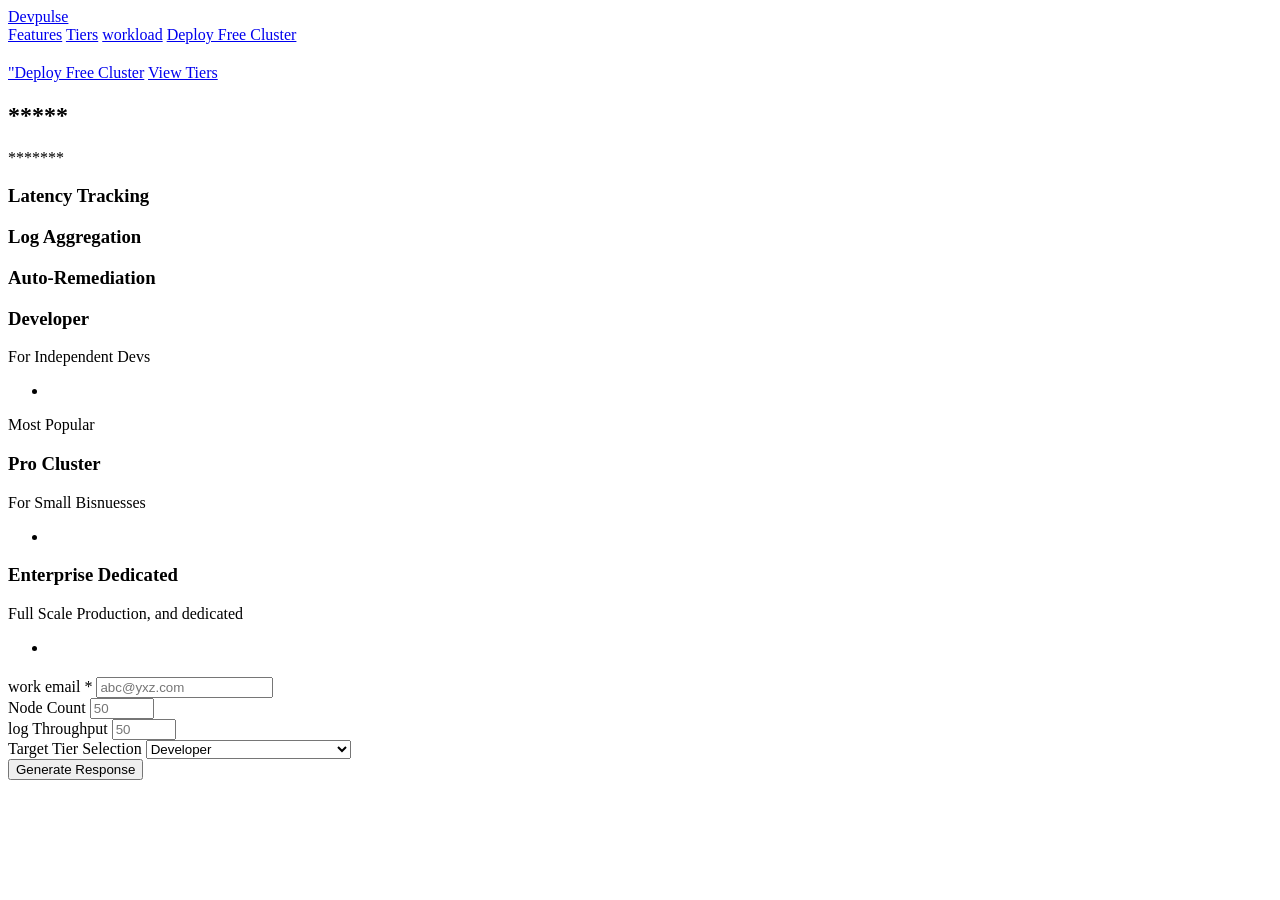
==== Index.html @ 2050d4f6 "Added Form Section Updated Index.html to include the form section" ====
<!DOCTYPE html>
<html lang="en">
    <head>
        <meta charset="UTF-8"/>
        <meta name="viewport" content="with=device-with, initial-scale=1.0"/> 
        <title> DevPulse | Cloud Infrastructure SaaS </title>
        <!-- CSS Link-->
         <link rel="stylesheet" href="style.css"/>
    </head>

<body>
    <header class="site-header">
        <a href="#" class="brand-logo" aria-label="dev pulse Home Page"
            <span class="logo-icon"> <!--Add logo icon later--> </span> Devpulse
        </a>
        <nav class="nav-menu" aria-label="Primary Navigation">
            <a href="#features" class="nav-link">Features</a>
            <a href="#pricing" class="nav-link">Tiers</a>
            <a href="#register" class="nav-link">workload</a>
            <!-- Call To Action-->
             <a href="#register" class="btn-sm btn-primary">Deploy Free Cluster</a>
        </nav>
    </header>
    <main>
        <!--Hero Section-->
        <section id="hero" class="hero-section">
           <div class="badge-pill"> <!--add Info If needed--> </div>
           <h1 class="hero-title">
            <!--Add info-->
           </h1> 
           <p class="hero-subtitle">
            <!--Add Info-->
           </p>
           <div class="cta-group">
            <a href="#register" class="btn-primary">"Deploy Free Cluster</a>
            <a href="#pricing" class="btn-secondary">View Tiers</a>
           </div>
        </section>

        <!--Features Section-->
        <!--Latency Tracking, Log Aggregation, Auto-Remediation-->
        <section id="features" class="section-container">
            <header class="section-header">
                <h2 class="section-title">*****</h2>
                <p class="section-subtitle">
                    *******
                </p>
            </header>
            <div class="features-grid">
                <article class="feature-card">
                    <div class="feature-icon"> <!--add Icon later--> </div>
                    <h3 class="feature-title">Latency Tracking</h3>
                    <p class="feature-desc">
                        <!--Add Info-->
                    </p>
                </article>
                <article class="feature-card">
                    <div class="feature-icon"> <!--add Icon later--> </div>
                    <h3 class="feature-title">Log Aggregation</h3>
                    <p class="feature-desc">
                        <!--Add Info-->
                    </p>
                </article>
                <article class="feature-card">
                    <div class="feature-icon"> <!--add Icon later--> </div>
                    <h3 class="feature-title">Auto-Remediation</h3>
                    <p class="feature-desc">
                        <!--Add Info-->
                    </p>
                </article>
            </div>
        </section>
        <!--pricing Matrix Section-->
        <!--"Developer", "Pro Cluster", "Enterprise Dedicated"-->
        <section id="pricing" class="section-container">
            <header class="section-header">
                <h3 class="section-title"></h3>
                <p class="section-subtitle"></p>
            </header>
            <div class="pricing-grid">
                <article class="pricing-card">
                    <h3 class="tier-name">Developer</h3>
                    <p class="tier-desc">For Independent Devs</p>
                    <div class="tier-price">
                        <span class="price-value"> <!----> </span>
                    </div>
                    <ul class="tier-features">
                        <li>   <!----> </li>
                    </ul>
                    <a href="#register" class="btn btn-outline btn-block"
                        >  <!---->
                    </a>
                </article>
                <article class="pricing-card featured">
                    <div class="popular-tag">Most Popular</div>
                    <h3 class="tier-name">Pro Cluster</h3>
                    <p class="tier-desc">For Small Bisnuesses</p>
                    <div class="tier-price">
                        <span class="price-value"> <!----> </span>
                    </div>
                    <ul class="tier-features">
                        <li>   <!----> </li>
                    </ul>
                    <a href="#register" class="btn btn-outline btn-block"
                        >  <!---->
                    </a>
                </article>
                <article class="pricing-card">
                    <h3 class="tier-name">Enterprise Dedicated</h3>
                    <p class="tier-desc">Full Scale Production, and dedicated </p>
                    <div class="tier-price">
                        <span class="price-value"> <!----> </span>
                    </div>
                    <ul class="tier-features">
                        <li>   <!----> </li>
                    </ul>
                    <a href="#register" class="btn btn-outline btn-block"
                        >  <!---->
                    </a>
                </article>
            </div>
            
        </section>

        <!--Calculator/Form Section -->
        <section id="register" class="section-container">
            <div class="form-wrapper">
                <header class="section-header">
                    <h2 class="section-title"> <!--Add Info--> </h2>
                    <p class="section-subtitle">   <!--Add Info--> </p>
                </header>

                <form action="#" method="post" class="lead-form">
                    <div class="form-group">
                        <label for="work-email" class="from-label">work email 
                            <span class="required-mark">*</span></label>
                        <input
                        type="email"
                        name="workEmail"
                        id="work-email"
                        class="form-control"
                        placeholder="abc@yxz.com"
                        required
                        />
                    </div>
                    <div class="form-group"
                        <label for="node-volume" class="form-label"
                        >Node Count</label>

                        <input
                        type="number"
                        name="node-volume"
                        id="node-volume"
                        min="1"
                        max="1000"
                        step="1"
                        placeholder="50"
                        />
                        <span class="input-hint">  <!--Add Data--> </span>
                    </div>
                    <div class="form-group"
                        <label for="log-volume" class="form-label"
                            >log Throughput</label
                            >
                            
                        <input
                        type="number"
                        name="log-volume"
                        id="log-volume"
                        min="1"
                        max="1000"
                        step="1"
                        placeholder="50"
                        />
                        <span class="input-hint">  <!--Add Data--> </span>
                    </div>

                    <div class="form-group">
                        <label for="business-tier" class="form-label"
                        >Target Tier Selection</label>

                        <select
                        name="business-tier"
                        id="business-tier"
                        class="form-control"
                        >
                        <option value="Developer">Developer</option>
                        <option value="pro-cluster">Pro Cluster</option>
                        <option value="Enterprise">Enterprise Dedicated (Custom)</option>
                    </select>
                    </div>
                </form>
            </div>
            <!--submit button-->
            <button type="submit" class="btn btn-primary btn-block btn-lg">
                Generate Response
            </button>
        </section>
    </main>
    <!--Footer section-->
    <footer>

    </footer>
</body>
</html>
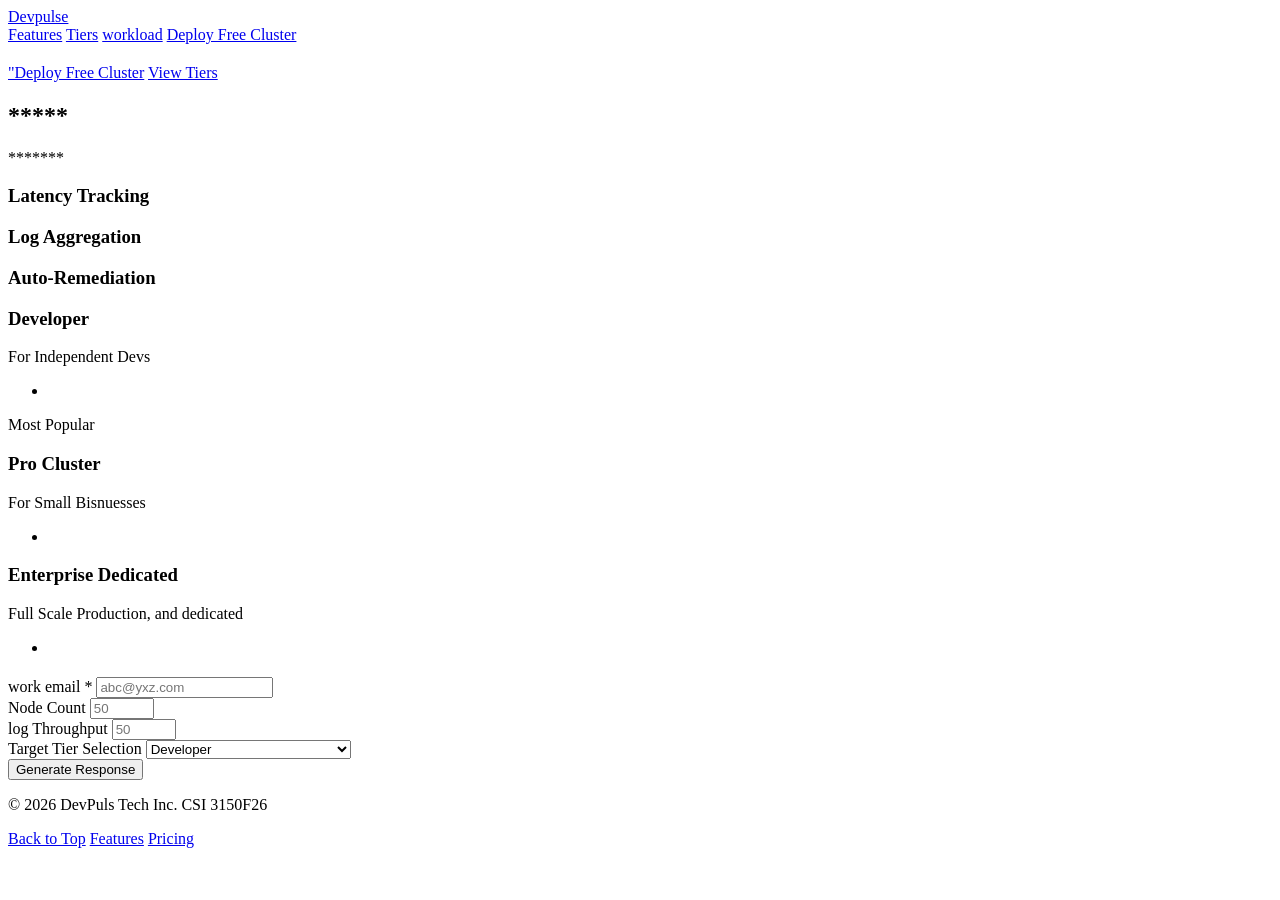
==== commit 918e9fdd: "Added Footer Section, updated spacing Added Footer section to index.html, and moved everything over " ====
--- a/Index.html
+++ b/Index.html
@@ -8,198 +8,209 @@
          <link rel="stylesheet" href="style.css"/>
     </head>
 
-<body>
-    <header class="site-header">
-        <a href="#" class="brand-logo" aria-label="dev pulse Home Page"
-            <span class="logo-icon"> <!--Add logo icon later--> </span> Devpulse
-        </a>
-        <nav class="nav-menu" aria-label="Primary Navigation">
-            <a href="#features" class="nav-link">Features</a>
-            <a href="#pricing" class="nav-link">Tiers</a>
-            <a href="#register" class="nav-link">workload</a>
-            <!-- Call To Action-->
-             <a href="#register" class="btn-sm btn-primary">Deploy Free Cluster</a>
-        </nav>
-    </header>
-    <main>
-        <!--Hero Section-->
-        <section id="hero" class="hero-section">
-           <div class="badge-pill"> <!--add Info If needed--> </div>
-           <h1 class="hero-title">
-            <!--Add info-->
-           </h1> 
-           <p class="hero-subtitle">
-            <!--Add Info-->
-           </p>
-           <div class="cta-group">
-            <a href="#register" class="btn-primary">"Deploy Free Cluster</a>
-            <a href="#pricing" class="btn-secondary">View Tiers</a>
-           </div>
-        </section>
-
-        <!--Features Section-->
-        <!--Latency Tracking, Log Aggregation, Auto-Remediation-->
-        <section id="features" class="section-container">
-            <header class="section-header">
-                <h2 class="section-title">*****</h2>
-                <p class="section-subtitle">
-                    *******
+    <body>
+        <header class="site-header">
+            <a href="#" class="brand-logo" aria-label="dev pulse Home Page"
+                <span class="logo-icon"> <!--Add logo icon later--> </span> Devpulse
+            </a>
+            <nav class="nav-menu" aria-label="Primary Navigation">
+                <a href="#features" class="nav-link">Features</a>
+                <a href="#pricing" class="nav-link">Tiers</a>
+                <a href="#register" class="nav-link">workload</a>
+                <!-- Call To Action-->
+                <a href="#register" class="btn-sm btn-primary">Deploy Free Cluster</a>
+            </nav>
+        </header>
+
+        <main>
+            <!--Hero Section-->
+            <section id="hero" class="hero-section">
+            <div class="badge-pill"> <!--add Info If needed--> </div>
+            <h1 class="hero-title">
+                <!--Add info-->
+            </h1> 
+            <p class="hero-subtitle">
+                <!--Add Info-->
+            </p>
+            <div class="cta-group">
+                <a href="#register" class="btn-primary">"Deploy Free Cluster</a>
+                <a href="#pricing" class="btn-secondary">View Tiers</a>
+            </div>
+            </section>
+
+            <!--Features Section-->
+            <!--Latency Tracking, Log Aggregation, Auto-Remediation-->
+            <section id="features" class="section-container">
+                <header class="section-header">
+                    <h2 class="section-title">*****</h2>
+                    <p class="section-subtitle">
+                        *******
+                    </p>
+                </header>
+                <div class="features-grid">
+                    <article class="feature-card">
+                        <div class="feature-icon"> <!--add Icon later--> </div>
+                        <h3 class="feature-title">Latency Tracking</h3>
+                        <p class="feature-desc">
+                            <!--Add Info-->
+                        </p>
+                    </article>
+                    <article class="feature-card">
+                        <div class="feature-icon"> <!--add Icon later--> </div>
+                        <h3 class="feature-title">Log Aggregation</h3>
+                        <p class="feature-desc">
+                            <!--Add Info-->
+                        </p>
+                    </article>
+                    <article class="feature-card">
+                        <div class="feature-icon"> <!--add Icon later--> </div>
+                        <h3 class="feature-title">Auto-Remediation</h3>
+                        <p class="feature-desc">
+                            <!--Add Info-->
+                        </p>
+                    </article>
+                </div>
+
+            </section>
+            <!--pricing Matrix Section-->
+            <!--"Developer", "Pro Cluster", "Enterprise Dedicated"-->
+            <section id="pricing" class="section-container">
+                <header class="section-header">
+                    <h3 class="section-title"></h3>
+                    <p class="section-subtitle"></p>
+                </header>
+                <div class="pricing-grid">
+                    <article class="pricing-card">
+                        <h3 class="tier-name">Developer</h3>
+                        <p class="tier-desc">For Independent Devs</p>
+                        <div class="tier-price">
+                            <span class="price-value"> <!----> </span>
+                        </div>
+                        <ul class="tier-features">
+                            <li>   <!----> </li>
+                        </ul>
+                        <a href="#register" class="btn btn-outline btn-block"
+                            >  <!---->
+                        </a>
+                    </article>
+                    <article class="pricing-card featured">
+                        <div class="popular-tag">Most Popular</div>
+                        <h3 class="tier-name">Pro Cluster</h3>
+                        <p class="tier-desc">For Small Bisnuesses</p>
+                        <div class="tier-price">
+                            <span class="price-value"> <!----> </span>
+                        </div>
+                        <ul class="tier-features">
+                            <li>   <!----> </li>
+                        </ul>
+                        <a href="#register" class="btn btn-outline btn-block"
+                            >  <!---->
+                        </a>
+                    </article>
+                    <article class="pricing-card">
+                        <h3 class="tier-name">Enterprise Dedicated</h3>
+                        <p class="tier-desc">Full Scale Production, and dedicated </p>
+                        <div class="tier-price">
+                            <span class="price-value"> <!----> </span>
+                        </div>
+                        <ul class="tier-features">
+                            <li>   <!----> </li>
+                        </ul>
+                        <a href="#register" class="btn btn-outline btn-block"
+                            >  <!---->
+                        </a>
+                    </article>
+                </div>
+                
+            </section>
+            <!--Calculator/Form Section -->
+            <section id="register" class="section-container">
+                <div class="form-wrapper">
+                    <header class="section-header">
+                        <h2 class="section-title"> <!--Add Info--> </h2>
+                        <p class="section-subtitle">   <!--Add Info--> </p>
+                    </header>
+
+                    <form action="#" method="post" class="lead-form">
+                        <div class="form-group">
+                            <label for="work-email" class="from-label">work email 
+                                <span class="required-mark">*</span></label>
+                            <input
+                            type="email"
+                            name="workEmail"
+                            id="work-email"
+                            class="form-control"
+                            placeholder="abc@yxz.com"
+                            required
+                            />
+                        </div>
+                        <div class="form-group"
+                            <label for="node-volume" class="form-label"
+                            >Node Count</label>
+
+                            <input
+                            type="number"
+                            name="node-volume"
+                            id="node-volume"
+                            min="1"
+                            max="1000"
+                            step="1"
+                            placeholder="50"
+                            />
+                            <span class="input-hint">  <!--Add Data--> </span>
+                        </div>
+                        <div class="form-group"
+                            <label for="log-volume" class="form-label"
+                                >log Throughput</label
+                                >
+
+                            <input
+                            type="number"
+                            name="log-volume"
+                            id="log-volume"
+                            min="1"
+                            max="1000"
+                            step="1"
+                            placeholder="50"
+                            />
+                            <span class="input-hint">  <!--Add Data--> </span>
+                        </div>
+
+                        <div class="form-group">
+                            <label for="business-tier" class="form-label"
+                            >Target Tier Selection</label>
+
+                            <select
+                            name="business-tier"
+                            id="business-tier"
+                            class="form-control"
+                            >
+                            <option value="Developer">Developer</option>
+                            <option value="pro-cluster">Pro Cluster</option>
+                            <option value="Enterprise">Enterprise Dedicated (Custom)</option>
+                        </select>
+                        </div>
+                    </form>
+                </div>
+                <!--submit button-->
+                <button type="submit" class="btn btn-primary btn-block btn-lg">
+                    Generate Response
+                </button>
+            </section>
+            
+        </main>
+        <!--Footer section-->
+        <footer class="site-footer">
+            <div class="footer-containter">
+                <p class="footer-copy">
+                &copy; 2026 DevPuls Tech Inc. CSI 3150F26  
                 </p>
-            </header>
-            <div class="features-grid">
-                <article class="feature-card">
-                    <div class="feature-icon"> <!--add Icon later--> </div>
-                    <h3 class="feature-title">Latency Tracking</h3>
-                    <p class="feature-desc">
-                        <!--Add Info-->
-                    </p>
-                </article>
-                <article class="feature-card">
-                    <div class="feature-icon"> <!--add Icon later--> </div>
-                    <h3 class="feature-title">Log Aggregation</h3>
-                    <p class="feature-desc">
-                        <!--Add Info-->
-                    </p>
-                </article>
-                <article class="feature-card">
-                    <div class="feature-icon"> <!--add Icon later--> </div>
-                    <h3 class="feature-title">Auto-Remediation</h3>
-                    <p class="feature-desc">
-                        <!--Add Info-->
-                    </p>
-                </article>
+                <nav class="footer-links" aria-label="Footer Navigation Links">
+                    <a href="#hero">Back to Top</a>
+                    <a href="#features">Features</a>
+                    <a href="#pricing">Pricing</a>
+                </nav>
             </div>
-        </section>
-        <!--pricing Matrix Section-->
-        <!--"Developer", "Pro Cluster", "Enterprise Dedicated"-->
-        <section id="pricing" class="section-container">
-            <header class="section-header">
-                <h3 class="section-title"></h3>
-                <p class="section-subtitle"></p>
-            </header>
-            <div class="pricing-grid">
-                <article class="pricing-card">
-                    <h3 class="tier-name">Developer</h3>
-                    <p class="tier-desc">For Independent Devs</p>
-                    <div class="tier-price">
-                        <span class="price-value"> <!----> </span>
-                    </div>
-                    <ul class="tier-features">
-                        <li>   <!----> </li>
-                    </ul>
-                    <a href="#register" class="btn btn-outline btn-block"
-                        >  <!---->
-                    </a>
-                </article>
-                <article class="pricing-card featured">
-                    <div class="popular-tag">Most Popular</div>
-                    <h3 class="tier-name">Pro Cluster</h3>
-                    <p class="tier-desc">For Small Bisnuesses</p>
-                    <div class="tier-price">
-                        <span class="price-value"> <!----> </span>
-                    </div>
-                    <ul class="tier-features">
-                        <li>   <!----> </li>
-                    </ul>
-                    <a href="#register" class="btn btn-outline btn-block"
-                        >  <!---->
-                    </a>
-                </article>
-                <article class="pricing-card">
-                    <h3 class="tier-name">Enterprise Dedicated</h3>
-                    <p class="tier-desc">Full Scale Production, and dedicated </p>
-                    <div class="tier-price">
-                        <span class="price-value"> <!----> </span>
-                    </div>
-                    <ul class="tier-features">
-                        <li>   <!----> </li>
-                    </ul>
-                    <a href="#register" class="btn btn-outline btn-block"
-                        >  <!---->
-                    </a>
-                </article>
-            </div>
-            
-        </section>
-
-        <!--Calculator/Form Section -->
-        <section id="register" class="section-container">
-            <div class="form-wrapper">
-                <header class="section-header">
-                    <h2 class="section-title"> <!--Add Info--> </h2>
-                    <p class="section-subtitle">   <!--Add Info--> </p>
-                </header>
-
-                <form action="#" method="post" class="lead-form">
-                    <div class="form-group">
-                        <label for="work-email" class="from-label">work email 
-                            <span class="required-mark">*</span></label>
-                        <input
-                        type="email"
-                        name="workEmail"
-                        id="work-email"
-                        class="form-control"
-                        placeholder="abc@yxz.com"
-                        required
-                        />
-                    </div>
-                    <div class="form-group"
-                        <label for="node-volume" class="form-label"
-                        >Node Count</label>
-
-                        <input
-                        type="number"
-                        name="node-volume"
-                        id="node-volume"
-                        min="1"
-                        max="1000"
-                        step="1"
-                        placeholder="50"
-                        />
-                        <span class="input-hint">  <!--Add Data--> </span>
-                    </div>
-                    <div class="form-group"
-                        <label for="log-volume" class="form-label"
-                            >log Throughput</label
-                            >
-                            
-                        <input
-                        type="number"
-                        name="log-volume"
-                        id="log-volume"
-                        min="1"
-                        max="1000"
-                        step="1"
-                        placeholder="50"
-                        />
-                        <span class="input-hint">  <!--Add Data--> </span>
-                    </div>
-
-                    <div class="form-group">
-                        <label for="business-tier" class="form-label"
-                        >Target Tier Selection</label>
-
-                        <select
-                        name="business-tier"
-                        id="business-tier"
-                        class="form-control"
-                        >
-                        <option value="Developer">Developer</option>
-                        <option value="pro-cluster">Pro Cluster</option>
-                        <option value="Enterprise">Enterprise Dedicated (Custom)</option>
-                    </select>
-                    </div>
-                </form>
-            </div>
-            <!--submit button-->
-            <button type="submit" class="btn btn-primary btn-block btn-lg">
-                Generate Response
-            </button>
-        </section>
-    </main>
-    <!--Footer section-->
-    <footer>
-
-    </footer>
-</body>
+        </footer>
+    </body>
 </html>
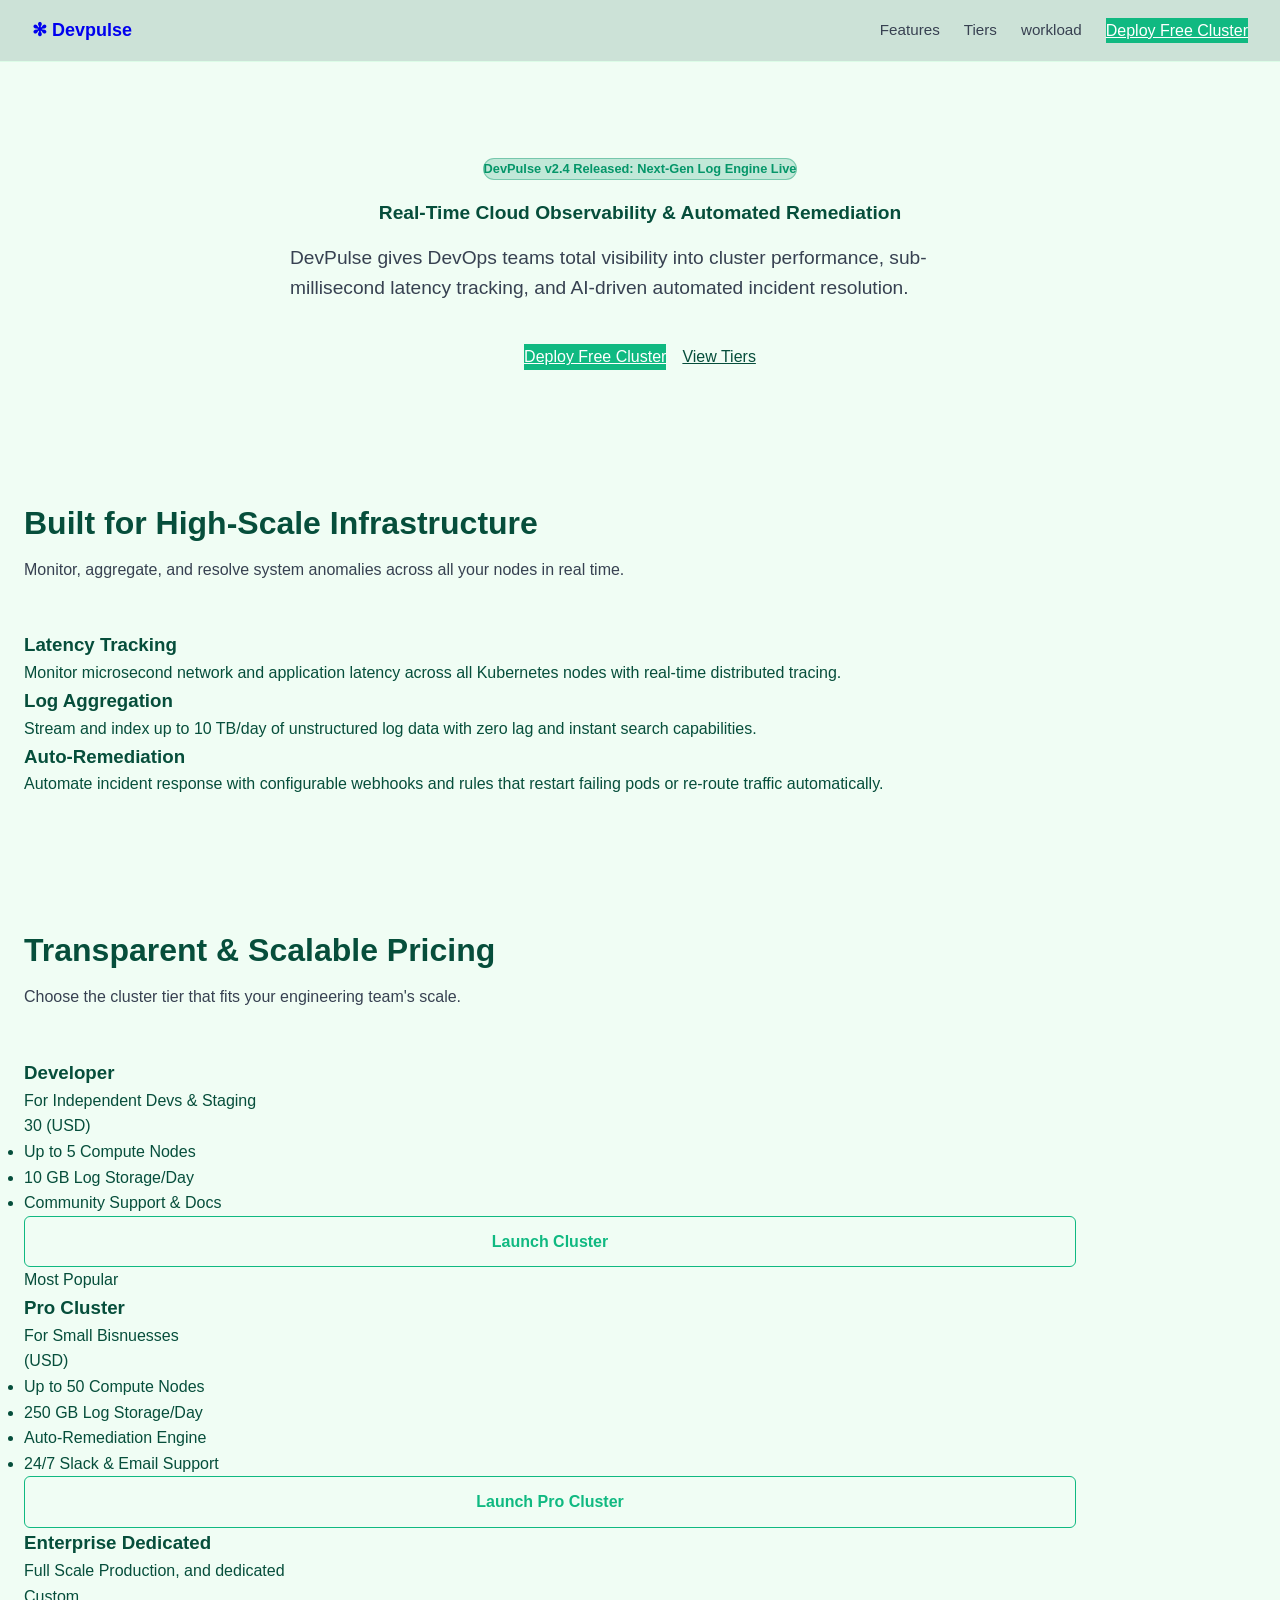
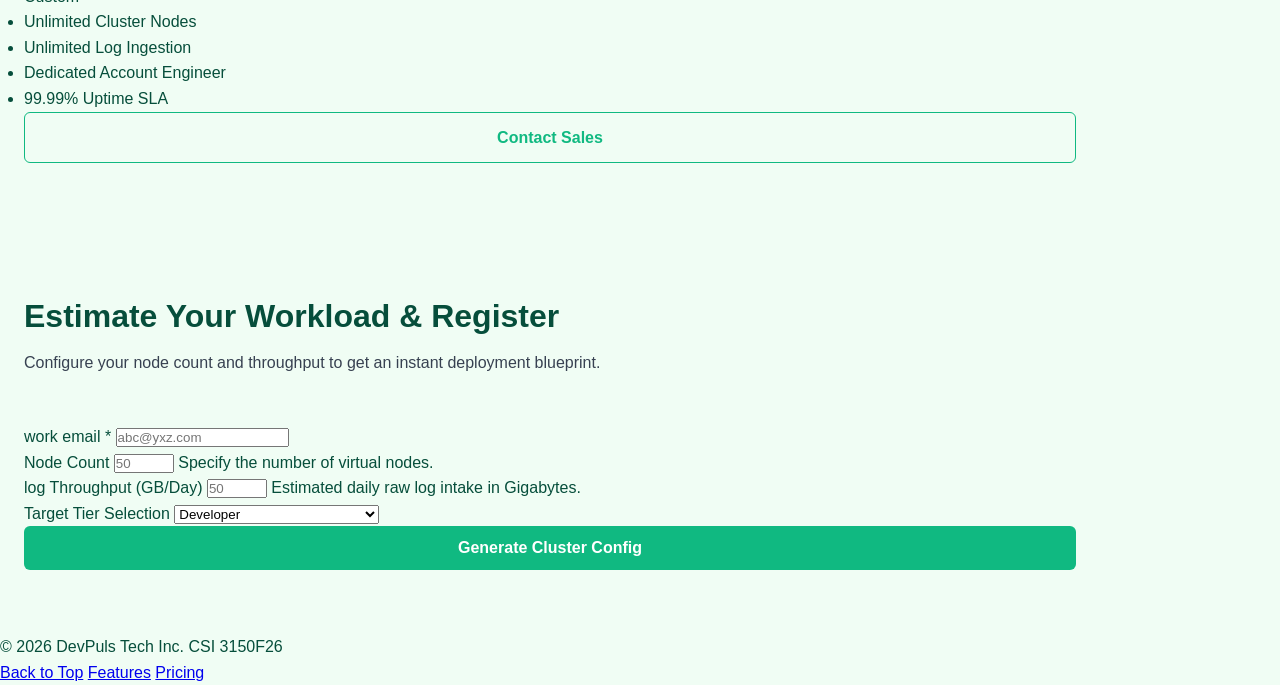
==== commit 1a114976: "Renamed style and Updated Info Renamed styless.css to style.css updated index, with title, subtitle," ====
--- a/Index.html
+++ b/Index.html
@@ -11,7 +11,7 @@
     <body>
         <header class="site-header">
             <a href="#" class="brand-logo" aria-label="dev pulse Home Page"
-                <span class="logo-icon"> <!--Add logo icon later--> </span> Devpulse
+                <span class="logo-icon">&#x273B;</span> Devpulse
             </a>
             <nav class="nav-menu" aria-label="Primary Navigation">
                 <a href="#features" class="nav-link">Features</a>
@@ -25,15 +25,15 @@
         <main>
             <!--Hero Section-->
             <section id="hero" class="hero-section">
-            <div class="badge-pill"> <!--add Info If needed--> </div>
+            <div class="badge-pill">DevPulse v2.4 Released: Next-Gen Log Engine Live</div>
             <h1 class="hero-title">
-                <!--Add info-->
+                Real-Time Cloud Observability & Automated Remediation
             </h1> 
             <p class="hero-subtitle">
-                <!--Add Info-->
+               DevPulse gives DevOps teams total visibility into cluster performance, sub-millisecond latency tracking, and AI-driven automated incident resolution.
             </p>
             <div class="cta-group">
-                <a href="#register" class="btn-primary">"Deploy Free Cluster</a>
+                <a href="#register" class="btn-primary">Deploy Free Cluster</a>
                 <a href="#pricing" class="btn-secondary">View Tiers</a>
             </div>
             </section>
@@ -42,9 +42,9 @@
             <!--Latency Tracking, Log Aggregation, Auto-Remediation-->
             <section id="features" class="section-container">
                 <header class="section-header">
-                    <h2 class="section-title">*****</h2>
+                    <h2 class="section-title">Built for High-Scale Infrastructure</h2>
                     <p class="section-subtitle">
-                        *******
+                        Monitor, aggregate, and resolve system anomalies across all your nodes in real time.
                     </p>
                 </header>
                 <div class="features-grid">
@@ -52,21 +52,21 @@
                         <div class="feature-icon"> <!--add Icon later--> </div>
                         <h3 class="feature-title">Latency Tracking</h3>
                         <p class="feature-desc">
-                            <!--Add Info-->
+                            Monitor microsecond network and application latency across all Kubernetes nodes with real-time distributed tracing.
                         </p>
                     </article>
                     <article class="feature-card">
                         <div class="feature-icon"> <!--add Icon later--> </div>
                         <h3 class="feature-title">Log Aggregation</h3>
                         <p class="feature-desc">
-                            <!--Add Info-->
+                            Stream and index up to 10 TB/day of unstructured log data with zero lag and instant search capabilities.
                         </p>
                     </article>
                     <article class="feature-card">
                         <div class="feature-icon"> <!--add Icon later--> </div>
                         <h3 class="feature-title">Auto-Remediation</h3>
                         <p class="feature-desc">
-                            <!--Add Info-->
+                            Automate incident response with configurable webhooks and rules that restart failing pods or re-route traffic automatically.
                         </p>
                     </article>
                 </div>
@@ -76,21 +76,24 @@
             <!--"Developer", "Pro Cluster", "Enterprise Dedicated"-->
             <section id="pricing" class="section-container">
                 <header class="section-header">
-                    <h3 class="section-title"></h3>
-                    <p class="section-subtitle"></p>
+                    <h3 class="section-title">Transparent & Scalable Pricing</h3>
+                    <p class="section-subtitle">Choose the cluster tier that fits your engineering team's scale.</p>
                 </header>
                 <div class="pricing-grid">
                     <article class="pricing-card">
                         <h3 class="tier-name">Developer</h3>
-                        <p class="tier-desc">For Independent Devs</p>
+                        <p class="tier-desc">For Independent Devs & Staging</p>
                         <div class="tier-price">
-                            <span class="price-value"> <!----> </span>
+                            <span class="price-value">30</span>
+                            <span class="price-unit">(USD)</span>
                         </div>
                         <ul class="tier-features">
-                            <li>   <!----> </li>
+                            <li>Up to 5 Compute Nodes</li>
+                            <li>10 GB Log Storage/Day</li>
+                            <li>Community Support & Docs</li>
                         </ul>
                         <a href="#register" class="btn btn-outline btn-block"
-                            >  <!---->
+                            >Launch Cluster
                         </a>
                     </article>
                     <article class="pricing-card featured">
@@ -99,25 +102,32 @@
                         <p class="tier-desc">For Small Bisnuesses</p>
                         <div class="tier-price">
                             <span class="price-value"> <!----> </span>
+                            <span class="price-unit">(USD)</span>
                         </div>
                         <ul class="tier-features">
-                            <li>   <!----> </li>
+                            <li>Up to 50 Compute Nodes</li>
+                            <li>250 GB Log Storage/Day</li>
+                            <li>Auto-Remediation Engine</li>
+                            <li>24/7 Slack & Email Support</li>
                         </ul>
                         <a href="#register" class="btn btn-outline btn-block"
-                            >  <!---->
+                            >Launch Pro Cluster
                         </a>
                     </article>
                     <article class="pricing-card">
                         <h3 class="tier-name">Enterprise Dedicated</h3>
                         <p class="tier-desc">Full Scale Production, and dedicated </p>
                         <div class="tier-price">
-                            <span class="price-value"> <!----> </span>
+                            <span class="price-value">Custom</span>
                         </div>
                         <ul class="tier-features">
-                            <li>   <!----> </li>
+                            <li>Unlimited Cluster Nodes</li>
+                            <li>Unlimited Log Ingestion</li>
+                            <li>Dedicated Account Engineer</li>
+                            <li>99.99% Uptime SLA</li>
                         </ul>
                         <a href="#register" class="btn btn-outline btn-block"
-                            >  <!---->
+                            >Contact Sales
                         </a>
                     </article>
                 </div>
@@ -127,8 +137,8 @@
             <section id="register" class="section-container">
                 <div class="form-wrapper">
                     <header class="section-header">
-                        <h2 class="section-title"> <!--Add Info--> </h2>
-                        <p class="section-subtitle">   <!--Add Info--> </p>
+                        <h2 class="section-title">Estimate Your Workload & Register</h2>
+                        <p class="section-subtitle">Configure your node count and throughput to get an instant deployment blueprint.</p>
                     </header>
 
                     <form action="#" method="post" class="lead-form">
@@ -157,11 +167,11 @@
                             step="1"
                             placeholder="50"
                             />
-                            <span class="input-hint">  <!--Add Data--> </span>
+                            <span class="input-hint">Specify the number of virtual nodes.</span>
                         </div>
                         <div class="form-group"
                             <label for="log-volume" class="form-label"
-                                >log Throughput</label
+                                >log Throughput (GB/Day)</label
                                 >
 
                             <input
@@ -173,7 +183,7 @@
                             step="1"
                             placeholder="50"
                             />
-                            <span class="input-hint">  <!--Add Data--> </span>
+                            <span class="input-hint">Estimated daily raw log intake in Gigabytes.</span>
                         </div>
 
                         <div class="form-group">
@@ -194,7 +204,7 @@
                 </div>
                 <!--submit button-->
                 <button type="submit" class="btn btn-primary btn-block btn-lg">
-                    Generate Response
+                    Generate Cluster Config
                 </button>
             </section>
             
--- a/style.css
+++ b/style.css
@@ -0,0 +1,185 @@
+:root{
+    /* Variables*/
+    --bg-light: #F0FDF4;
+    --bg-card: #FFFFFF;
+    --primary: #10B981;
+    --primary-hover: #047857;
+    --text-main: #064E3B;
+    --text-muted: #374151;
+    --border-color: #DCFCE7;
+    --accent: #059669;
+    --font-family: -apple-system, BlinkMacSystemFont, 
+    "segoe UI", Arial, sans-serif;
+    --transition-speed: 0.3s;
+}
+
+/*Clear default styles*/
+*, *::before, *::after {
+    box-sizing: border-box;
+    padding: 0;
+    margin: 0;
+}
+
+/*font family, and backgroun*/
+html{
+    scroll-behavior: smooth;
+    font-family: var(--font-family);
+    background-color: var(--bg-light);
+    /*text color*/
+    color: var(--text-main);
+    line-height: 1.6;
+}
+
+/* Styling for buttons */
+.btn{
+    display:inline-flex;
+    align-items: center;
+    justify-content: center;
+    padding: 0.75rem 1.5rem;
+    font-size: 1rem;
+    font-weight: 600;
+    text-decoration: none;
+    border-radius: 6px;
+    border: 1px solid transparent;
+    cursor: pointer;
+    transition:
+    background-color var(--transition-speed),
+    transform var(--transition-speed),
+    border-color var(--transition-speed);
+}
+
+/* navigation with Tabs */
+.btn:focus-visible{
+    outline: 2px solid var(--primary);
+    outline-offset: 3px;
+}
+
+.btn-primary{
+    background-color: var(--primary);
+    color: #fff;
+}
+
+.btn-primary:hover{
+    background-color: var(--primary);
+    transform: translateY(2px);
+}
+.btn-secondary{
+    background-color: transparent;
+    color: var(--text-main);
+    border: var(--border-color);
+}
+.btn-secondary:hover{
+    background-color: var(--bg-card);
+    border-color: var(--text-muted);
+}
+.btn-outline{
+background-color: transparent;
+color: var(--primary);
+border-color: var(--primary);
+}
+.btn-outline:hover{
+    background-color: var(--primary);
+    color: #fff;
+}
+.btn-block {
+    display: flex;
+    width: 100%; 
+}
+.btn-small{
+    padding: 0.5rem, 1rem;
+    font-size: 1.125rem;
+}
+    /*header */
+.site-header{
+    position: sticky;
+    top: 0;
+    z-index: 1000;
+    display: flex;
+    justify-content: space-between;
+    align-items: center;
+    padding: 1rem 2rem;
+    background-color: rgba(6, 78, 59, .15);
+    border-bottom: 1px solid var(--border-color);
+}
+.brand-logo{
+    font-size: 1.125rem;
+    font-weight: 750;
+    text-decoration: none;
+    display: flex;
+    align-items: center;
+    gap: 0.5rem;
+}
+.logo-icon{
+    color: var(--primary);
+}
+/* nav bar*/
+.nav-menu{
+    display: flex;
+    align-items: center;
+    gap: 1.5rem;
+}
+.nav-link{
+    color: var(--text-muted);
+    text-decoration: none;
+    font-size: 0.95rem;
+    transition: var(--transition-speed);
+}
+.nav-link:hover{
+    color: var(--text-main);
+}
+/*hero section */
+.hero-section{
+    display: flex;
+    flex-direction: column;
+    align-items: center;
+    justify-content: space-evenly;
+    padding: 6rem 1.5rem 4rem 1.5rem;
+    max-width: 900px;
+    margin: 0 auto;
+}
+.badge-pill{
+    font-size: 0.8rem;
+    font-weight: 600;
+    color: var(--accent);
+    padding: 0.35rem 0.85;
+    background-color: rgba(5, 150, 105, 0.2);
+    border: 1px solid rgba(5, 150, 105, 0.4);
+    border-radius: 9999px;
+    margin-bottom: 1.5rem;
+}
+.hero-title{
+    font-size: 1.2rem;
+    line-height: 1.15rem;
+    font-weight: 800;
+    margin-bottom: 1.25rem;
+}
+.hero-subtitle{
+font-size: 1.2rem;
+color: var(--text-muted);
+margin-bottom: 2.5rem;
+max-width: 700px;
+}
+
+.cta-group{
+    display: flex;
+    gap: 1rem;
+}
+
+.section-container{
+    max-width: 1100px;
+    margin: 0;
+    padding: 4rem 1.5rem;
+}
+.section-header{
+    text-align: 3rem;
+    margin-bottom: 3rem;
+}
+.section-title{
+    font-size: 2rem;
+    font-weight: 700;
+    margin-bottom: 0.5rem;
+}
+.section-subtitle{
+    color: var(--text-muted);
+}
+/* feature grid */
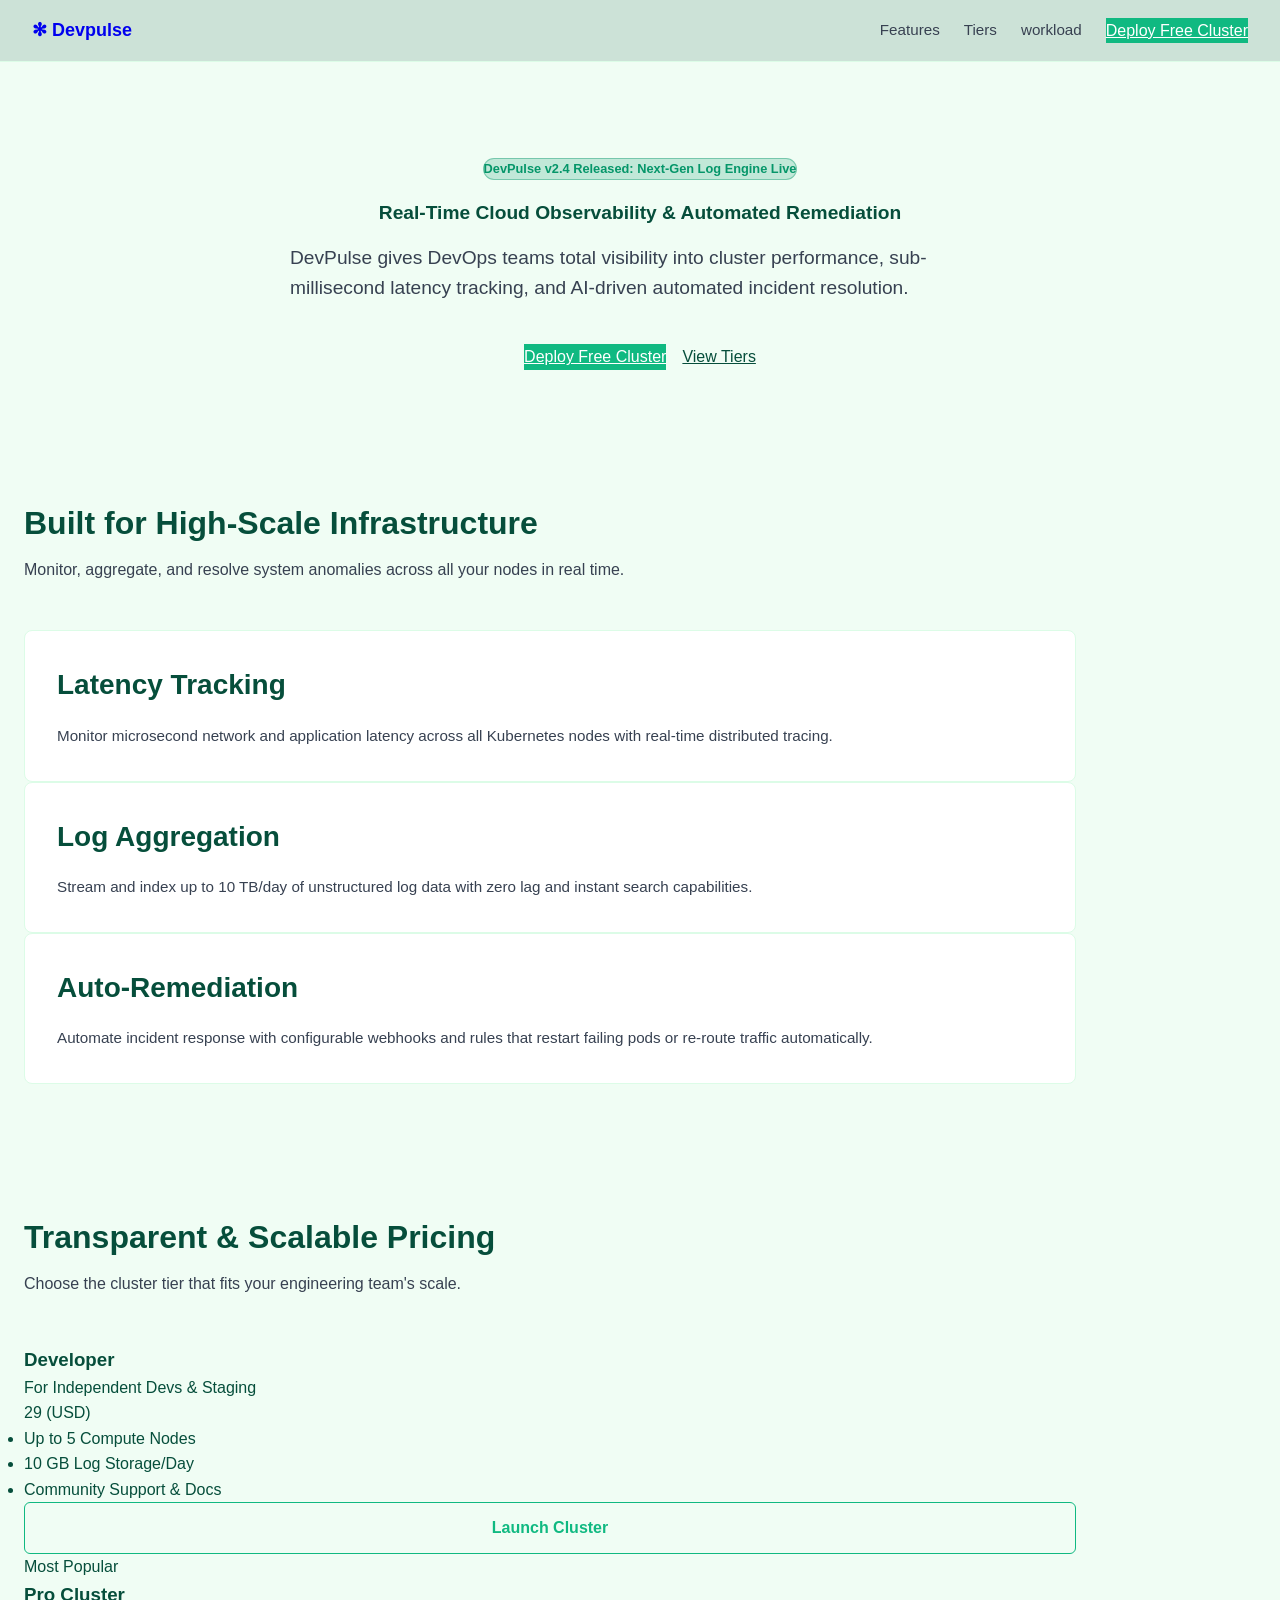
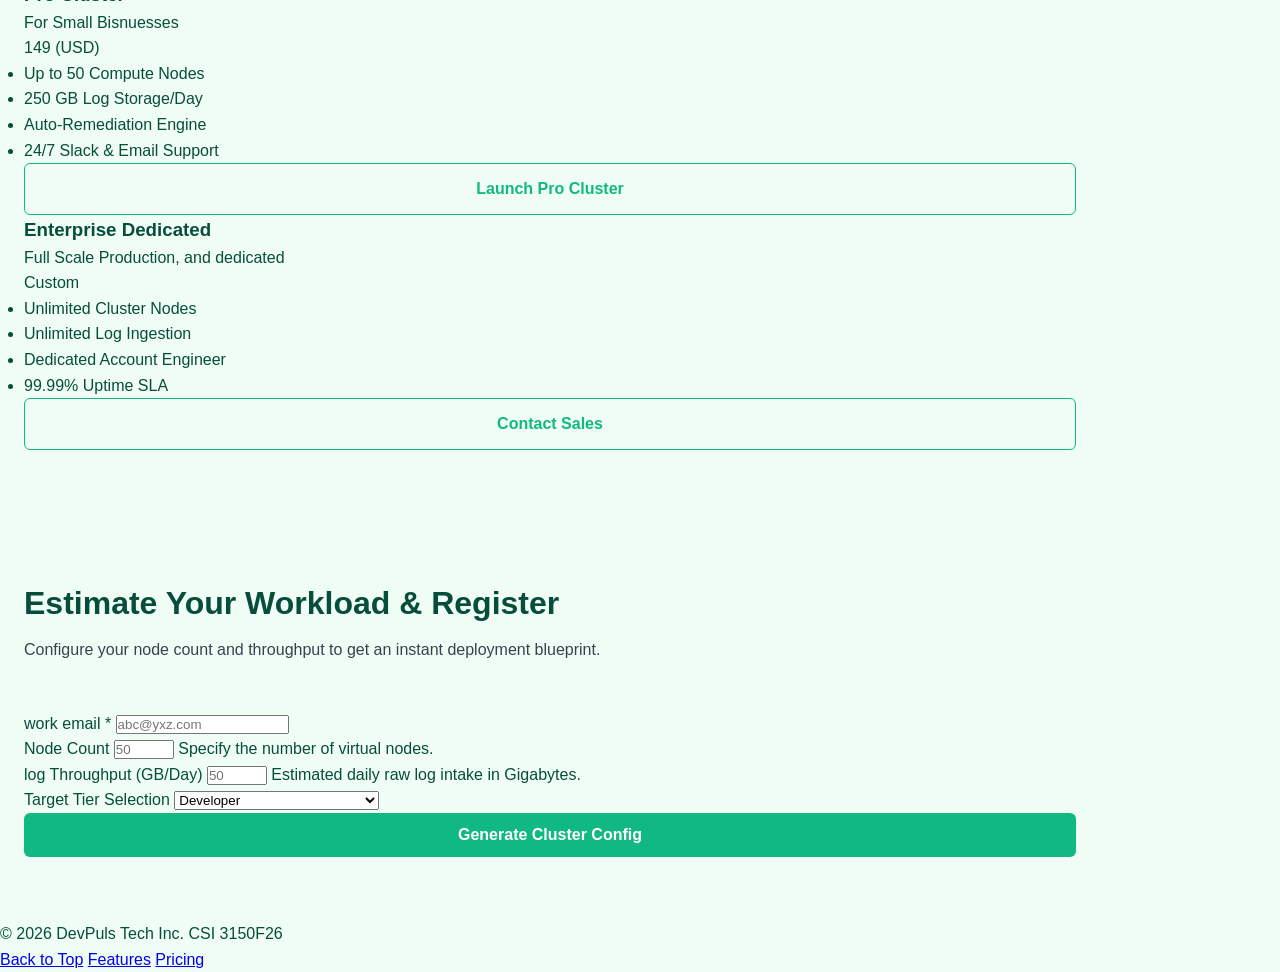
==== commit 6acc8a6e: "Implemented feature grid css Implemented feature grid css, updated value for 2 pricing matrix" ====
--- a/Index.html
+++ b/Index.html
@@ -84,7 +84,7 @@
                         <h3 class="tier-name">Developer</h3>
                         <p class="tier-desc">For Independent Devs & Staging</p>
                         <div class="tier-price">
-                            <span class="price-value">30</span>
+                            <span class="price-value">29</span>
                             <span class="price-unit">(USD)</span>
                         </div>
                         <ul class="tier-features">
@@ -101,7 +101,7 @@
                         <h3 class="tier-name">Pro Cluster</h3>
                         <p class="tier-desc">For Small Bisnuesses</p>
                         <div class="tier-price">
-                            <span class="price-value"> <!----> </span>
+                            <span class="price-value">149</span>
                             <span class="price-unit">(USD)</span>
                         </div>
                         <ul class="tier-features">
--- a/style.css
+++ b/style.css
@@ -183,3 +183,30 @@
     color: var(--text-muted);
 }
 /* feature grid */
+.feature-grid{
+    display:grid;
+    grid-template-columns: repeat(auto-fit, minmax(250px, 1fr));
+    gap: 1.5rem;
+}
+.feature-card{
+    background-color: var(--bg-card);
+    border: 1px solid var(--border-color);
+    padding: 2rem;
+    border-radius: 8px;
+    transition:
+    transform var(--transition-speed),
+    border-color var(--transition-speed);
+}
+.feature-card:hover{
+    transform: translateY(-4px);
+    border-color: var(--primary);
+}
+.feature-title{
+    font-size: 1.75rem;
+    margin-bottom: 1rem;
+}
+.feature-desc{
+    color: var(--text-muted);
+    font-size: 0.95rem;
+}
+/* Pricing Matrix */
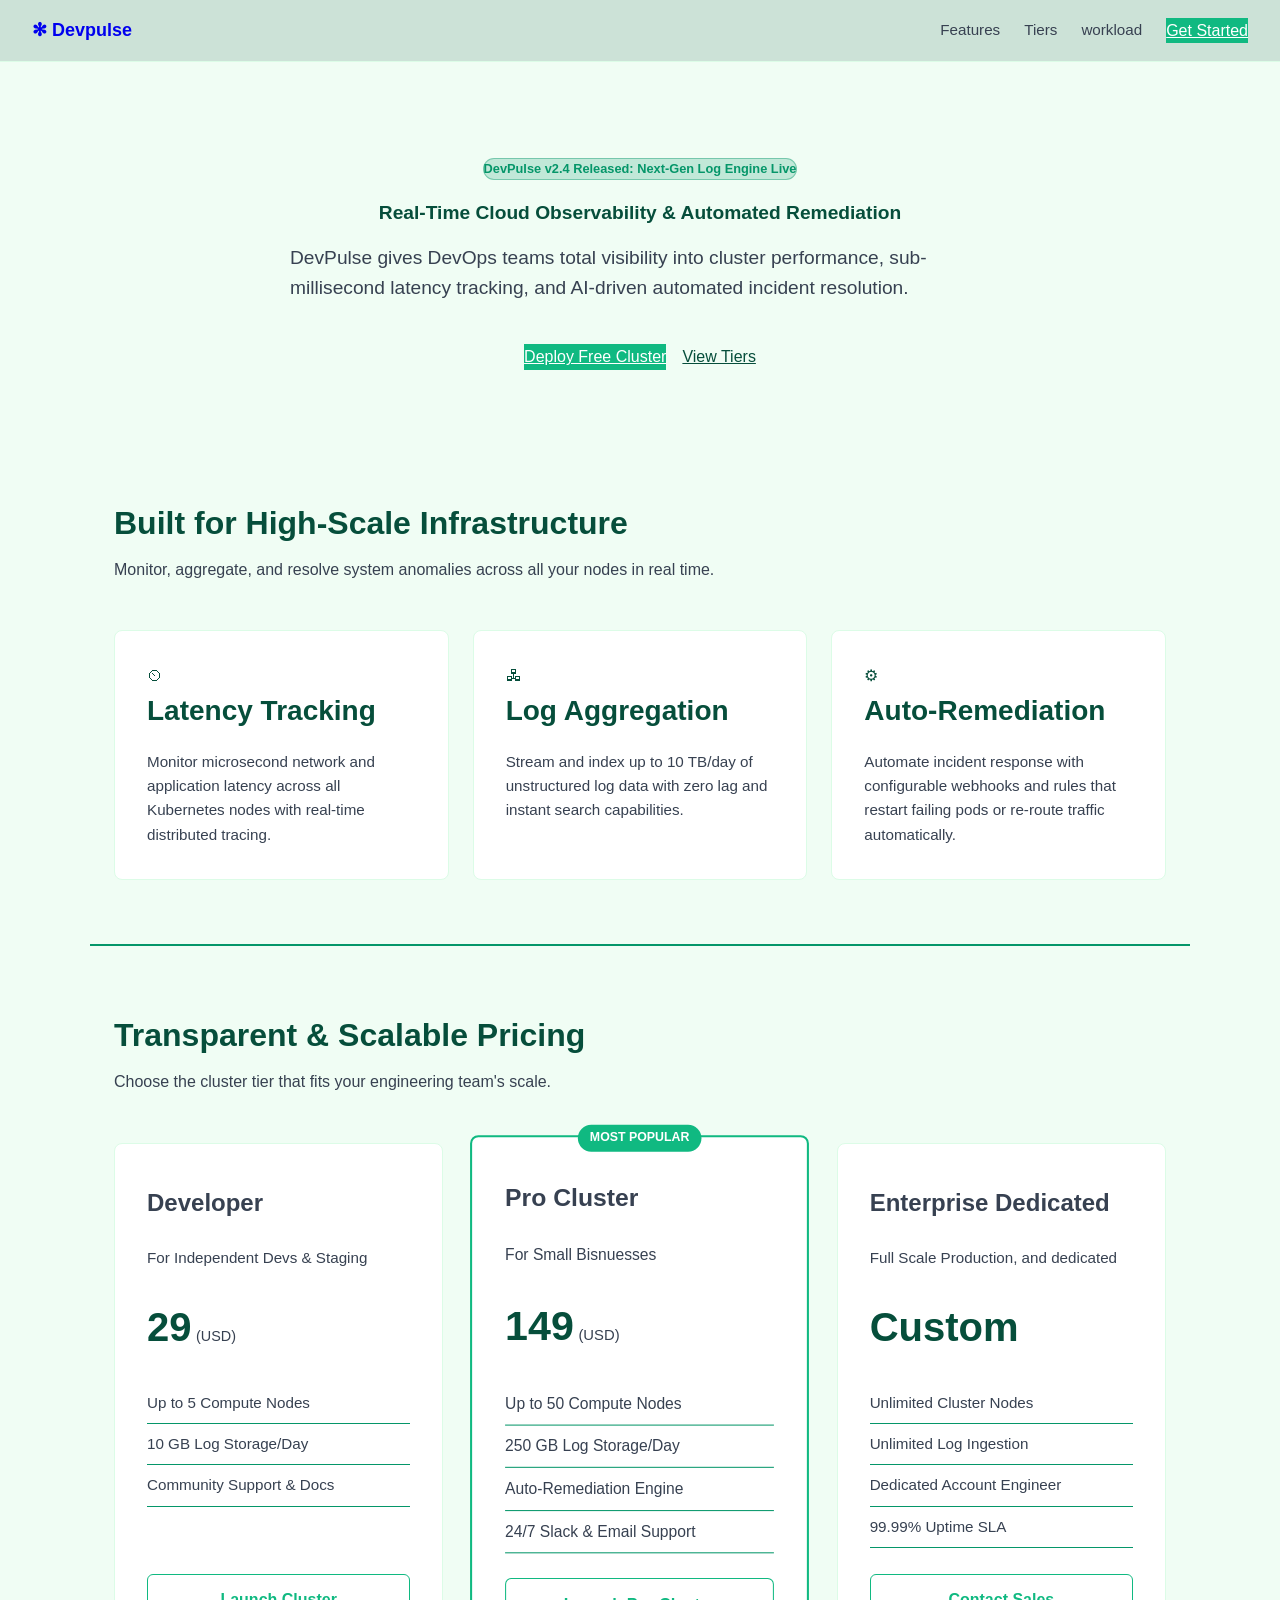
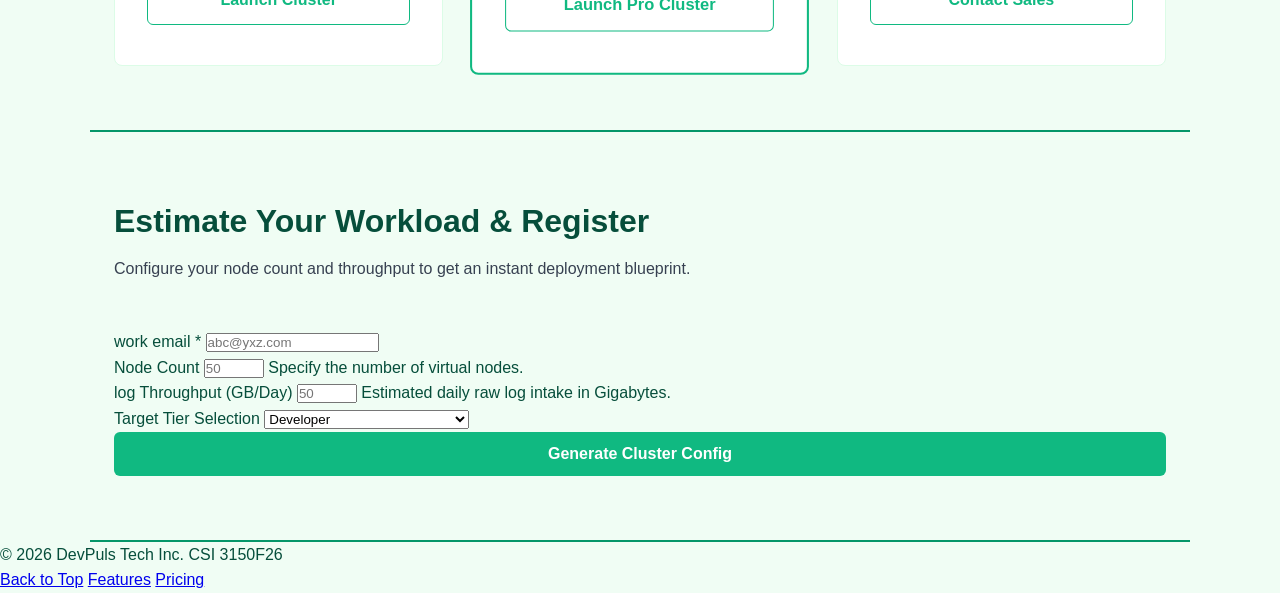
==== commit 909b5cb4: "Changed Readme Misunderstood the requirement for the readme, and needed to delete  Polishing css, an" ====
--- a/Index.html
+++ b/Index.html
@@ -18,7 +18,7 @@
                 <a href="#pricing" class="nav-link">Tiers</a>
                 <a href="#register" class="nav-link">workload</a>
                 <!-- Call To Action-->
-                <a href="#register" class="btn-sm btn-primary">Deploy Free Cluster</a>
+                <a href="#register" class="btn-sm btn-primary">Get Started</a>
             </nav>
         </header>
 
@@ -47,23 +47,23 @@
                         Monitor, aggregate, and resolve system anomalies across all your nodes in real time.
                     </p>
                 </header>
-                <div class="features-grid">
+                <div class="feature-grid">
                     <article class="feature-card">
-                        <div class="feature-icon"> <!--add Icon later--> </div>
+                        <div class="feature-icon">&#x23F2;</div>
                         <h3 class="feature-title">Latency Tracking</h3>
                         <p class="feature-desc">
                             Monitor microsecond network and application latency across all Kubernetes nodes with real-time distributed tracing.
                         </p>
                     </article>
                     <article class="feature-card">
-                        <div class="feature-icon"> <!--add Icon later--> </div>
+                        <div class="feature-icon">&#x1F5A7;</div>
                         <h3 class="feature-title">Log Aggregation</h3>
                         <p class="feature-desc">
                             Stream and index up to 10 TB/day of unstructured log data with zero lag and instant search capabilities.
                         </p>
                     </article>
                     <article class="feature-card">
-                        <div class="feature-icon"> <!--add Icon later--> </div>
+                        <div class="feature-icon">&#x2699;</div>
                         <h3 class="feature-title">Auto-Remediation</h3>
                         <p class="feature-desc">
                             Automate incident response with configurable webhooks and rules that restart failing pods or re-route traffic automatically.
--- a/style.css
+++ b/style.css
@@ -167,8 +167,9 @@
 
 .section-container{
     max-width: 1100px;
-    margin: 0;
+    margin: 0 auto;
     padding: 4rem 1.5rem;
+    border-bottom: 2px solid var(--accent);
 }
 .section-header{
     text-align: 3rem;
@@ -209,4 +210,76 @@
     color: var(--text-muted);
     font-size: 0.95rem;
 }
-/* Pricing Matrix */+/* Pricing Matrix */
+.pricing-grid{
+    display: grid;
+    grid-template-columns:repeat(auto-fit, minmax(250px, 1fr));
+    gap: 2rem;
+    align-items: stretch;
+}
+
+.pricing-card{
+    background-color: var(--bg-card);
+    border: 1px solid var(--border-color);
+    padding: 2.5rem 2rem;
+    border-radius: 8px;
+    display: flex;
+    flex-direction: column;
+    position:relative;
+    transition:transform var(--transition-speed);
+}
+/* higher visual weight*/
+.pricing-card.featured{
+    border: 2px solid var(--primary);
+    background-color: rgba(rgba(13, 112, 11, 0.656));
+    transform: scale(1.03);
+}
+
+.popular-tag{
+    position: absolute;
+    top: -12px;
+    left: 50%;
+    transform: translateX(-50%);
+    background-color: var(--primary);
+    color: #fff;
+    font-size: 0.75rem;
+    font-weight: 750;
+    padding: 0.2rem 0.75rem;
+    border-radius: 99999999px;
+    text-transform: uppercase;
+}
+.tier-name{
+    color: var(--text-muted);
+    font-size: 1.5rem;
+    margin-bottom: 1.5rem;
+}
+.tier-desc{
+    color:var(--text-muted);
+    font-size: 0.95rem;
+    margin-bottom: 1.5rem;
+}
+
+.tier-price{
+    margin-bottom: 1.5rem;
+}
+
+.price-value{
+    font-size: 2.5rem;
+    font-weight: 800;
+}
+.price-unit{
+    color: var(--text-muted);
+    font-size: 0.90rem;
+}
+.tier-features{
+    list-style: none;
+    margin-bottom: 1.5rem;
+    flex-grow: 1;
+}
+
+.tier-features li{
+    padding: 0.5rem 0;
+    border-bottom: 1px solid var(--accent);
+    font-size: 0.95rem;
+    color: var(--text-muted);
+}
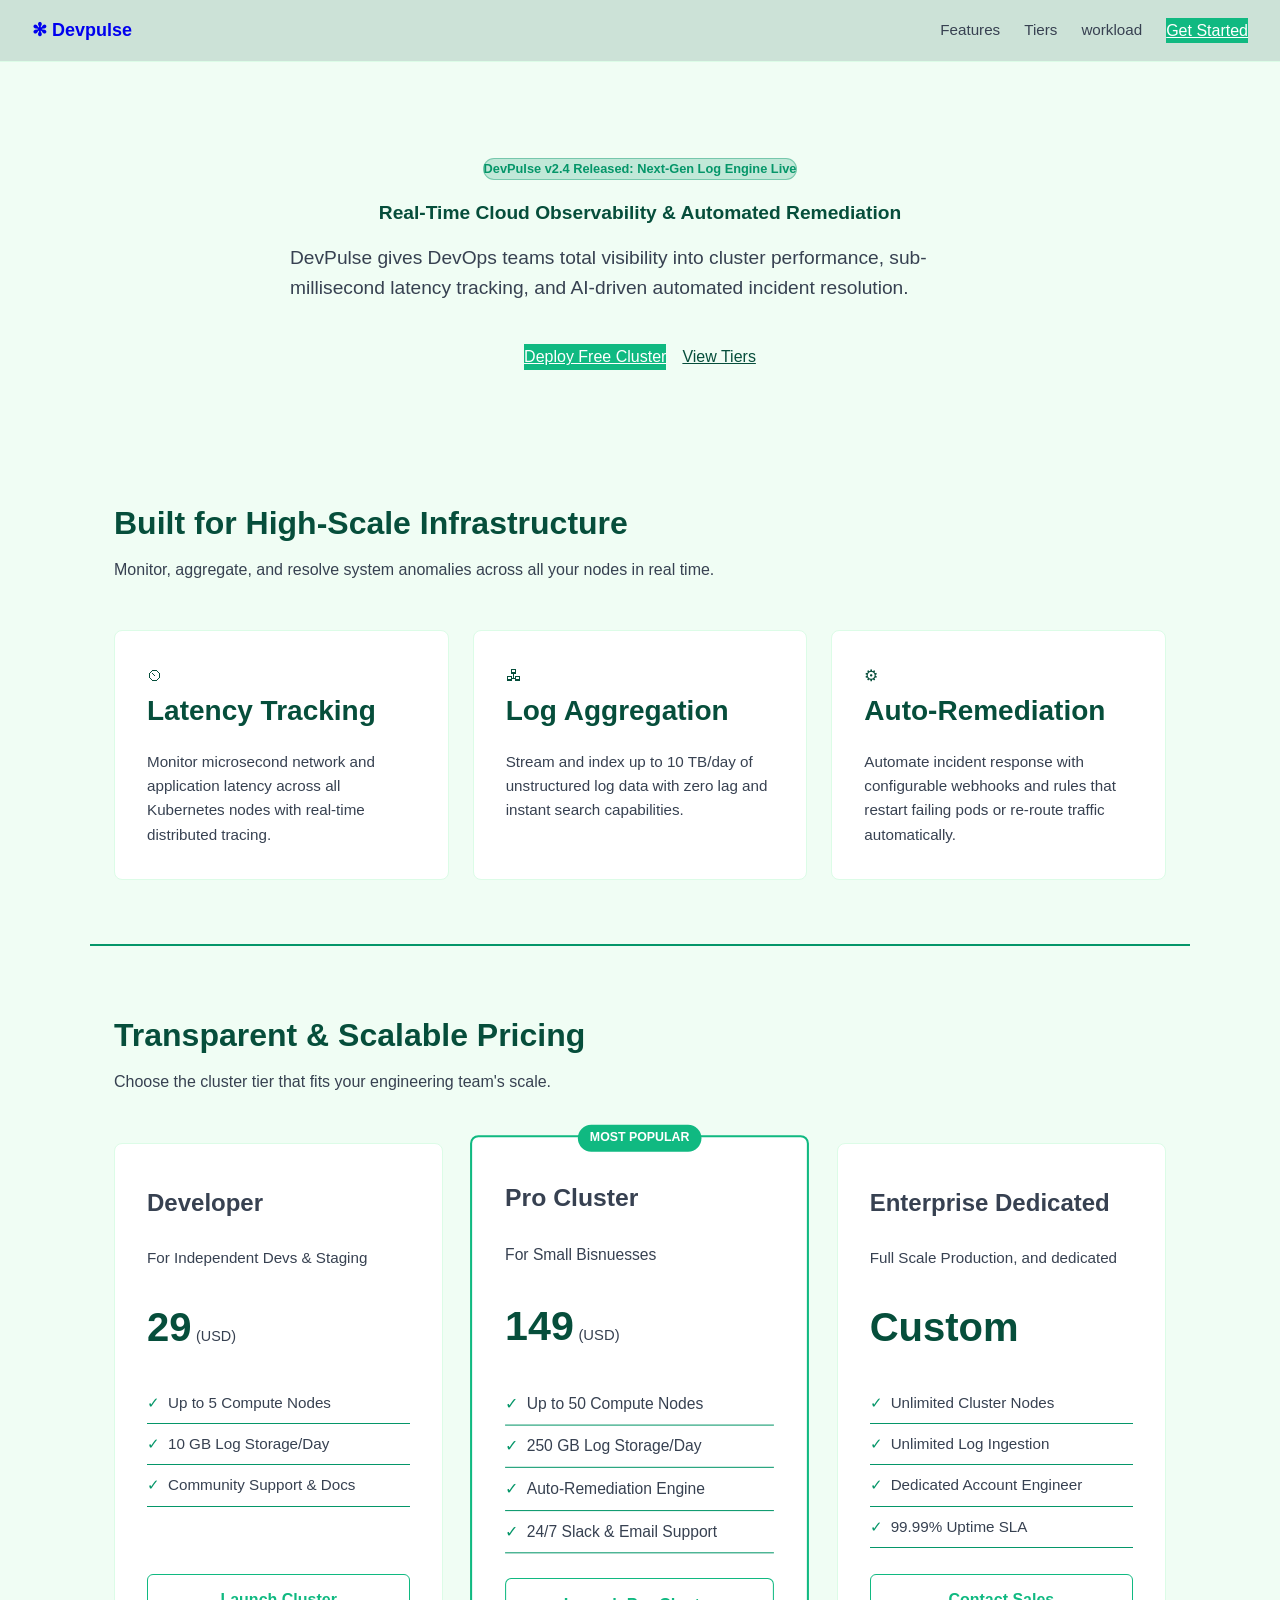
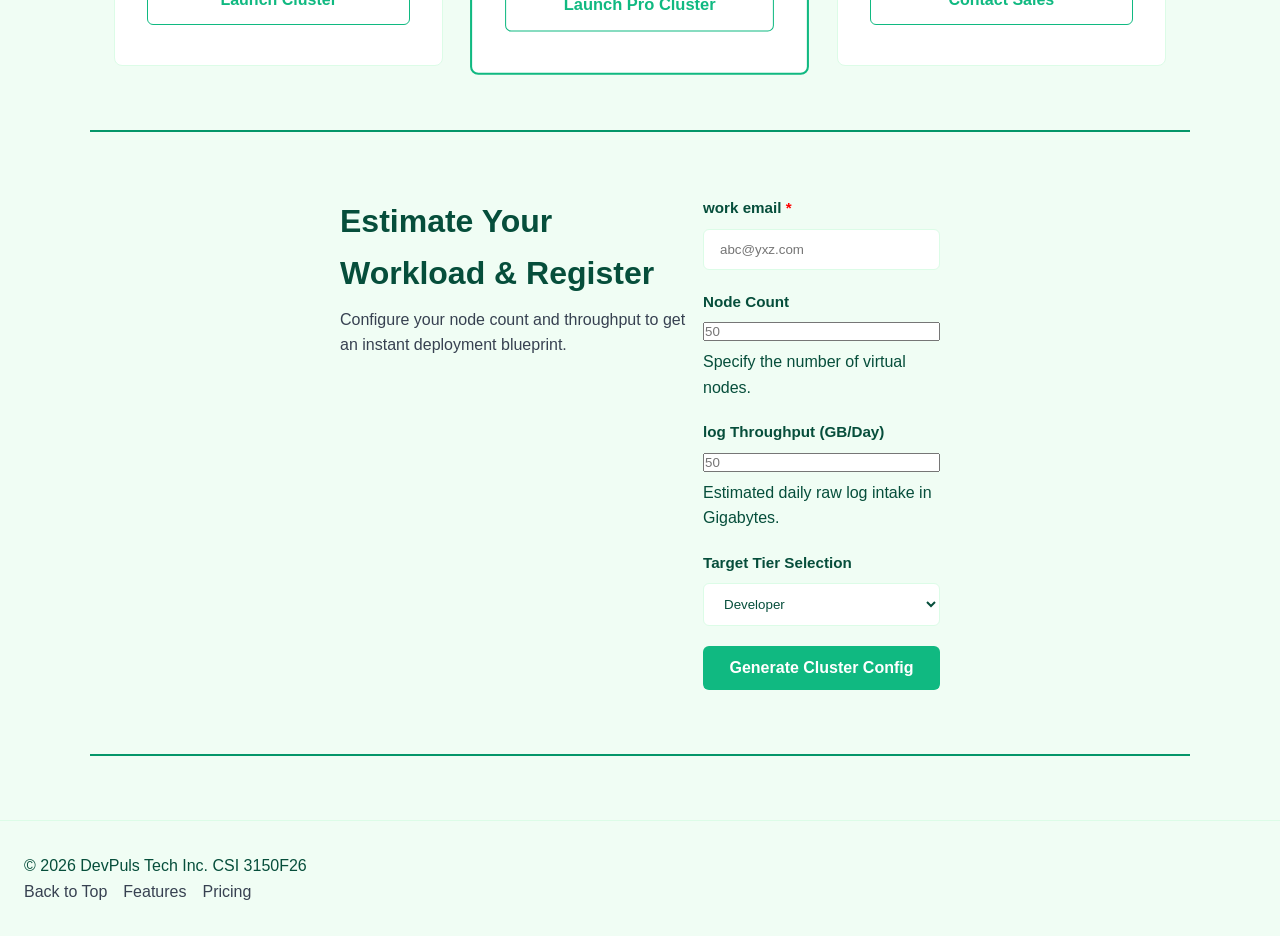
==== commit c37039ea: "Footer css, Polishing html/ css spelling mistakes, and footer control fixes, Added style for footer" ====
--- a/Index.html
+++ b/Index.html
@@ -143,7 +143,7 @@
 
                     <form action="#" method="post" class="lead-form">
                         <div class="form-group">
-                            <label for="work-email" class="from-label">work email 
+                            <label for="work-email" class="form-label">work email
                                 <span class="required-mark">*</span></label>
                             <input
                             type="email"
@@ -151,10 +151,9 @@
                             id="work-email"
                             class="form-control"
                             placeholder="abc@yxz.com"
-                            required
-                            />
-                        </div>
-                        <div class="form-group"
+                            required>
+                        </div>
+                        <div class="form-group">
                             <label for="node-volume" class="form-label"
                             >Node Count</label>
 
@@ -166,14 +165,12 @@
                             max="1000"
                             step="1"
                             placeholder="50"
-                            />
+                            >
                             <span class="input-hint">Specify the number of virtual nodes.</span>
                         </div>
-                        <div class="form-group"
+                        <div class="form-group">
                             <label for="log-volume" class="form-label"
-                                >log Throughput (GB/Day)</label
-                                >
-
+                                >log Throughput (GB/Day)</label>
                             <input
                             type="number"
                             name="log-volume"
@@ -182,7 +179,7 @@
                             max="1000"
                             step="1"
                             placeholder="50"
-                            />
+                            >
                             <span class="input-hint">Estimated daily raw log intake in Gigabytes.</span>
                         </div>
 
@@ -200,12 +197,12 @@
                             <option value="Enterprise">Enterprise Dedicated (Custom)</option>
                         </select>
                         </div>
+                    <!--submit button-->
+                        <button type="submit" class="btn btn-primary btn-block btn-lg">
+                         Generate Cluster Config
+                        </button>
                     </form>
                 </div>
-                <!--submit button-->
-                <button type="submit" class="btn btn-primary btn-block btn-lg">
-                    Generate Cluster Config
-                </button>
             </section>
             
         </main>
--- a/style.css
+++ b/style.css
@@ -282,4 +282,74 @@
     border-bottom: 1px solid var(--accent);
     font-size: 0.95rem;
     color: var(--text-muted);
-}+}
+.tier-features li::before{
+    content: "✓";
+    color: var(--accent);
+    margin-right: 0.5rem;
+}
+.form-wrapper{
+    max-width: 600px;
+    margin: 0 auto;
+    display: flex;
+    justify-content: center;
+}
+/* Form Formating */
+.lead-form{
+    display: flex;
+    flex-direction: column;
+    gap: 1.25rem;
+}
+.form-group{
+    display: flex;
+    flex-direction: column;
+    gap: 0.5rem;
+}
+.form-label{
+    font-weight: 600;
+    font-size: 0.95rem;
+}
+.required-mark{
+    color:red;
+}
+.form-control{
+    background-color: var(--bg-card);
+    border: 1px solid var(--border-color);
+    border-radius: 6px;
+    color: var(--text-main);
+    padding: 0.75rem 1rem;
+    transition: border-color var(--transition-speed);
+}
+.form-control:focus{
+    outline: none;
+    border-color: var(--primary);
+    box-shadow: 0 0 0 3px rgba(16, 185, 129, 0.3);
+}
+.input-text{
+    font-size: 0.75rem;
+    color: var(--text-muted);
+}
+/* Footer styling */
+.site-footer{
+    border-top: 1px solid var(--border-color);
+    padding: 2rem 1.5rem;
+    margin-top: 4rem;
+}
+.footer-container{
+    display: flex;
+    align-items: center;
+    max-width: 1100px;
+    margin: 0 auto;
+    justify-content: space-between;
+    font-size: 0.95rem;
+    color: var(--text-muted);
+}
+.footer-links{
+    display: flex;
+    gap: 1rem;
+    color: #fff;
+}
+.footer-links a{
+    color: var(--text-muted);
+    text-decoration: none;
+}
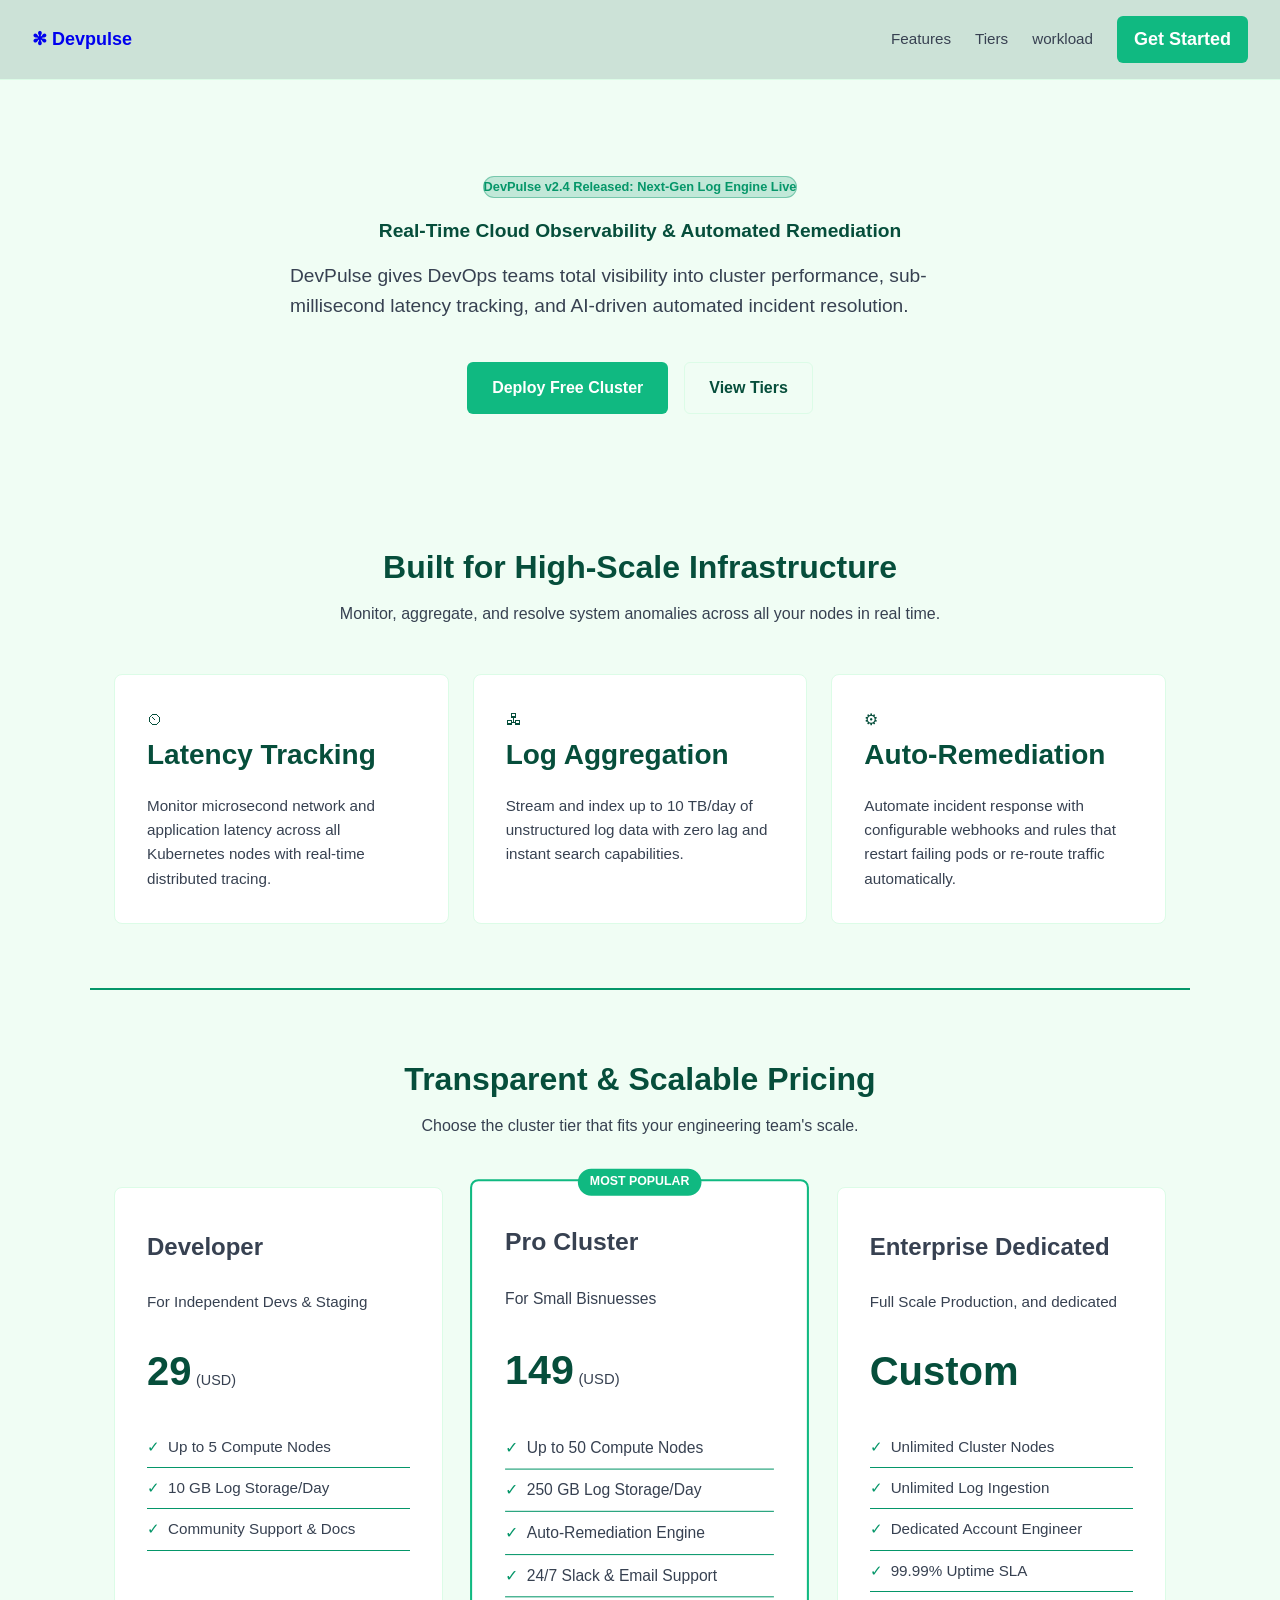
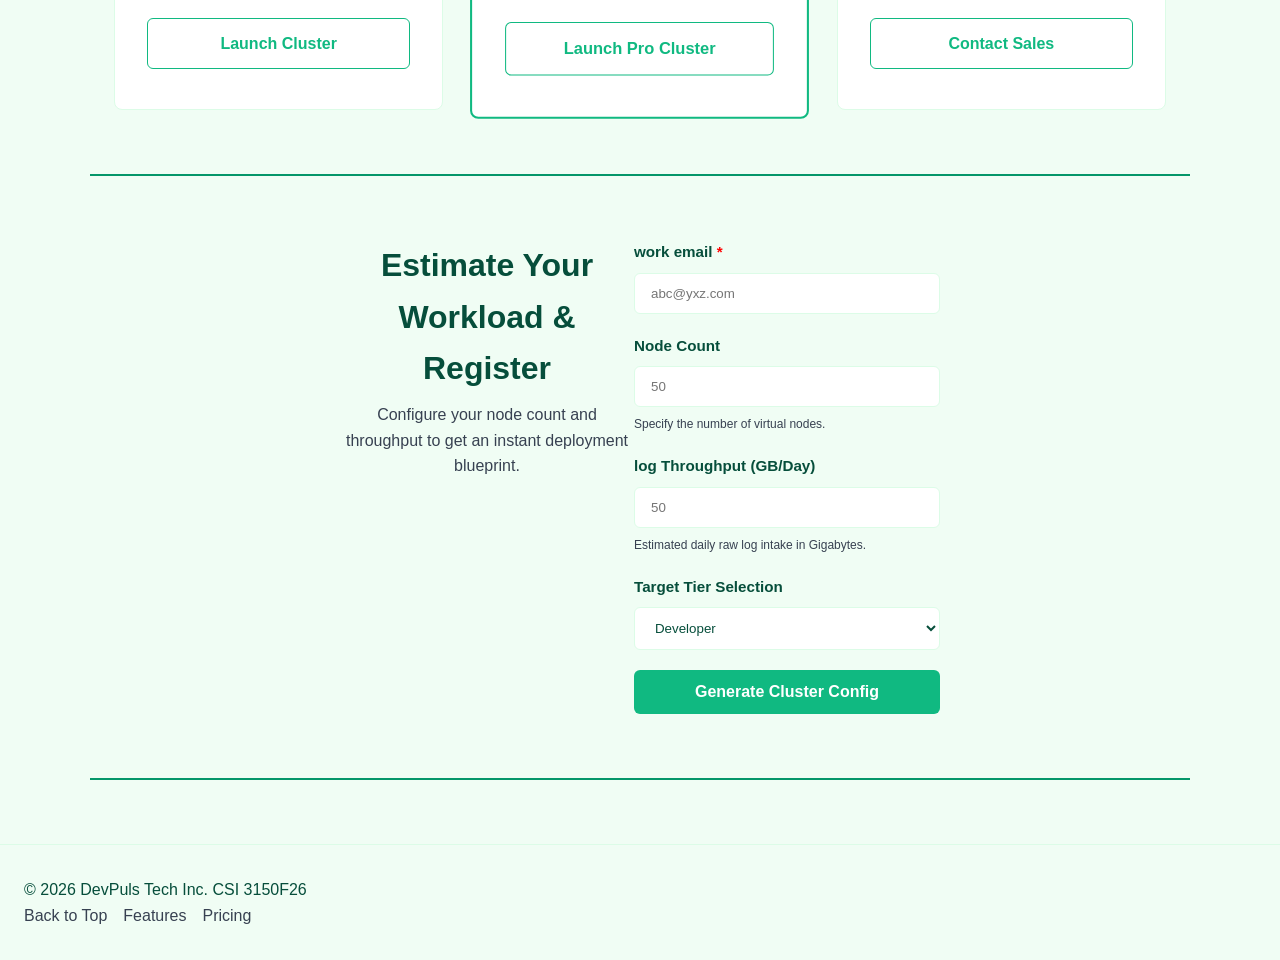
==== commit 9dd07489: "implemented class variabels Updated various variables, to include more formatting," ====
--- a/Index.html
+++ b/Index.html
@@ -18,7 +18,7 @@
                 <a href="#pricing" class="nav-link">Tiers</a>
                 <a href="#register" class="nav-link">workload</a>
                 <!-- Call To Action-->
-                <a href="#register" class="btn-sm btn-primary">Get Started</a>
+                <a href="#register" class="btn btn-sm btn-primary">Get Started</a>
             </nav>
         </header>
 
@@ -33,8 +33,8 @@
                DevPulse gives DevOps teams total visibility into cluster performance, sub-millisecond latency tracking, and AI-driven automated incident resolution.
             </p>
             <div class="cta-group">
-                <a href="#register" class="btn-primary">Deploy Free Cluster</a>
-                <a href="#pricing" class="btn-secondary">View Tiers</a>
+                <a href="#register" class="btn btn-primary">Deploy Free Cluster</a>
+                <a href="#pricing" class="btn btn-secondary">View Tiers</a>
             </div>
             </section>
 
@@ -145,7 +145,7 @@
                         <div class="form-group">
                             <label for="work-email" class="form-label">work email
                                 <span class="required-mark">*</span></label>
-                            <input
+                            <input class="form-control"
                             type="email"
                             name="workEmail"
                             id="work-email"
@@ -157,7 +157,7 @@
                             <label for="node-volume" class="form-label"
                             >Node Count</label>
 
-                            <input
+                            <input class="form-control"
                             type="number"
                             name="node-volume"
                             id="node-volume"
@@ -171,7 +171,7 @@
                         <div class="form-group">
                             <label for="log-volume" class="form-label"
                                 >log Throughput (GB/Day)</label>
-                            <input
+                            <input class="form-control"
                             type="number"
                             name="log-volume"
                             id="log-volume"
--- a/style.css
+++ b/style.css
@@ -66,7 +66,7 @@
 .btn-secondary{
     background-color: transparent;
     color: var(--text-main);
-    border: var(--border-color);
+    border: 1px solid var(--border-color);
 }
 .btn-secondary:hover{
     background-color: var(--bg-card);
@@ -85,8 +85,8 @@
     display: flex;
     width: 100%; 
 }
-.btn-small{
-    padding: 0.5rem, 1rem;
+.btn-sm{
+    padding: 0.5rem 1rem;
     font-size: 1.125rem;
 }
     /*header */
@@ -172,7 +172,7 @@
     border-bottom: 2px solid var(--accent);
 }
 .section-header{
-    text-align: 3rem;
+    text-align: center;
     margin-bottom: 3rem;
 }
 .section-title{
@@ -299,6 +299,7 @@
     display: flex;
     flex-direction: column;
     gap: 1.25rem;
+    width: 100%;
 }
 .form-group{
     display: flex;
@@ -325,7 +326,7 @@
     border-color: var(--primary);
     box-shadow: 0 0 0 3px rgba(16, 185, 129, 0.3);
 }
-.input-text{
+.input-hint{
     font-size: 0.75rem;
     color: var(--text-muted);
 }
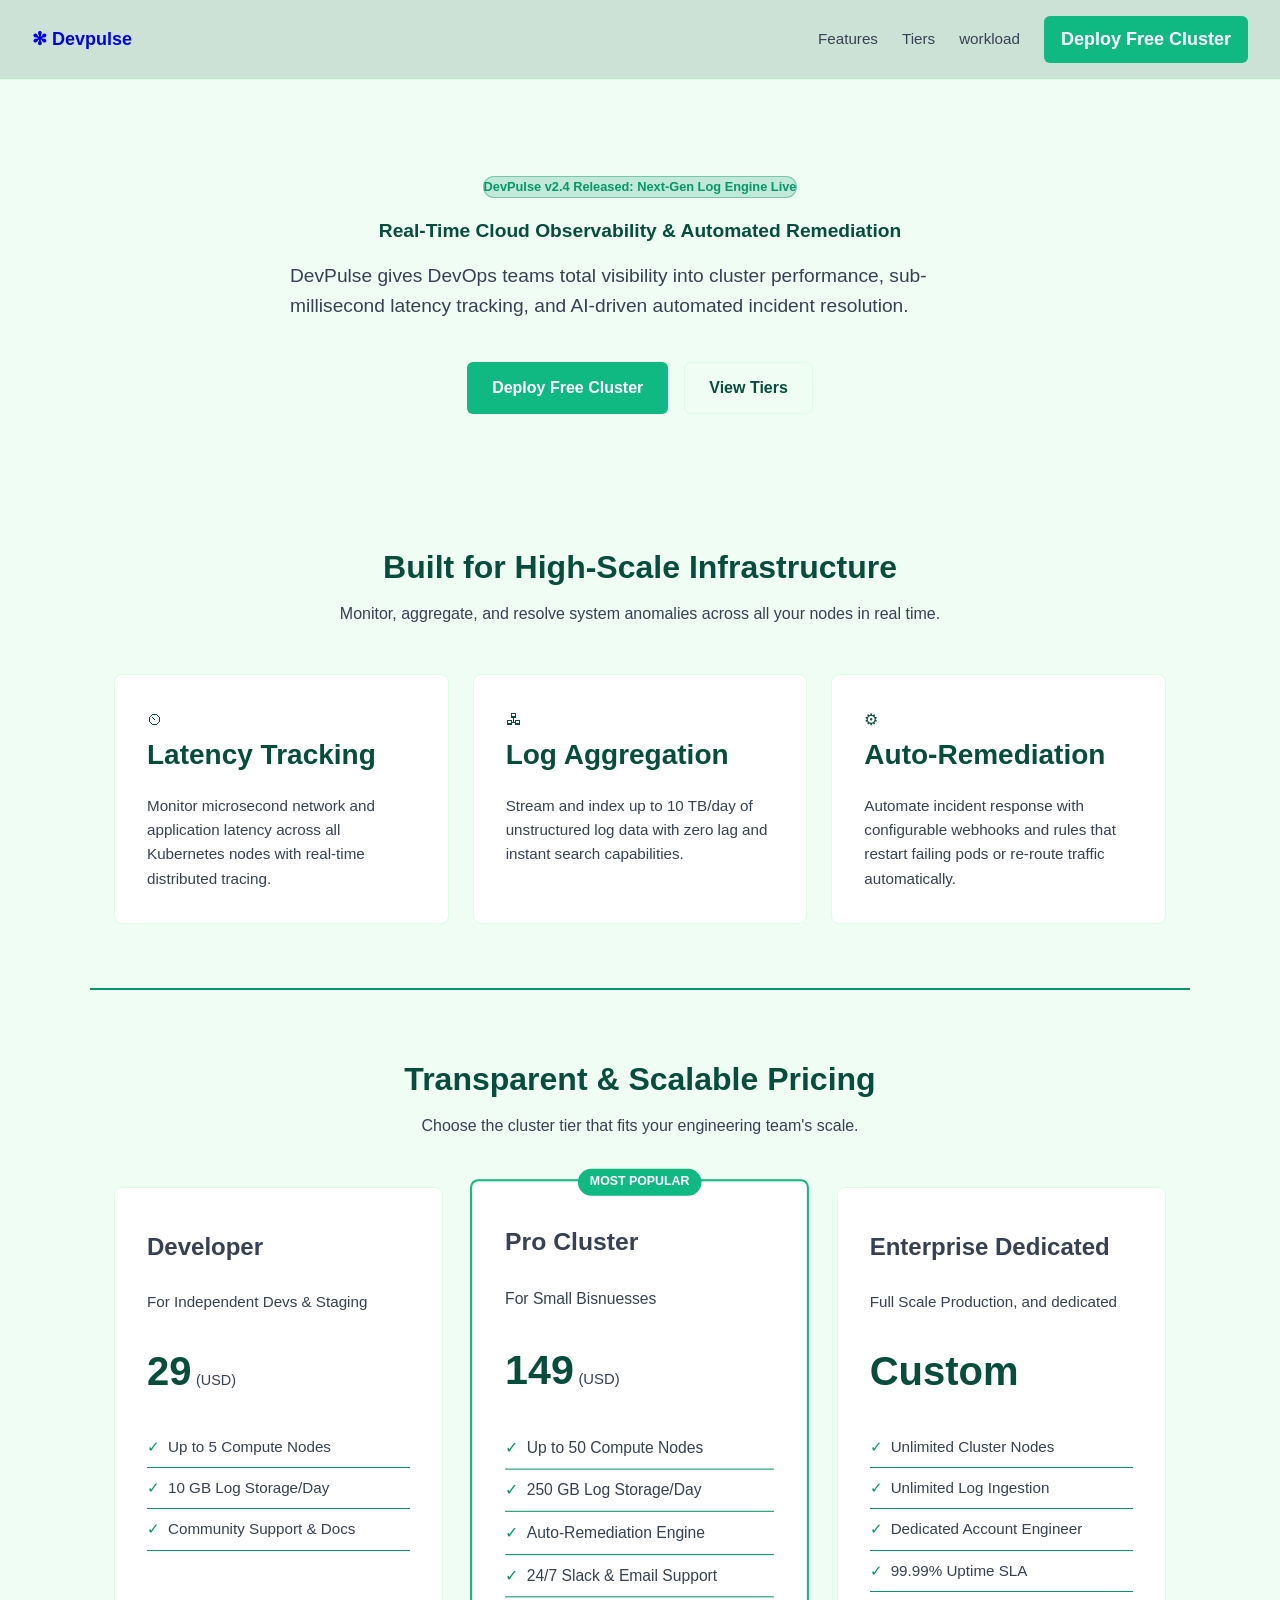
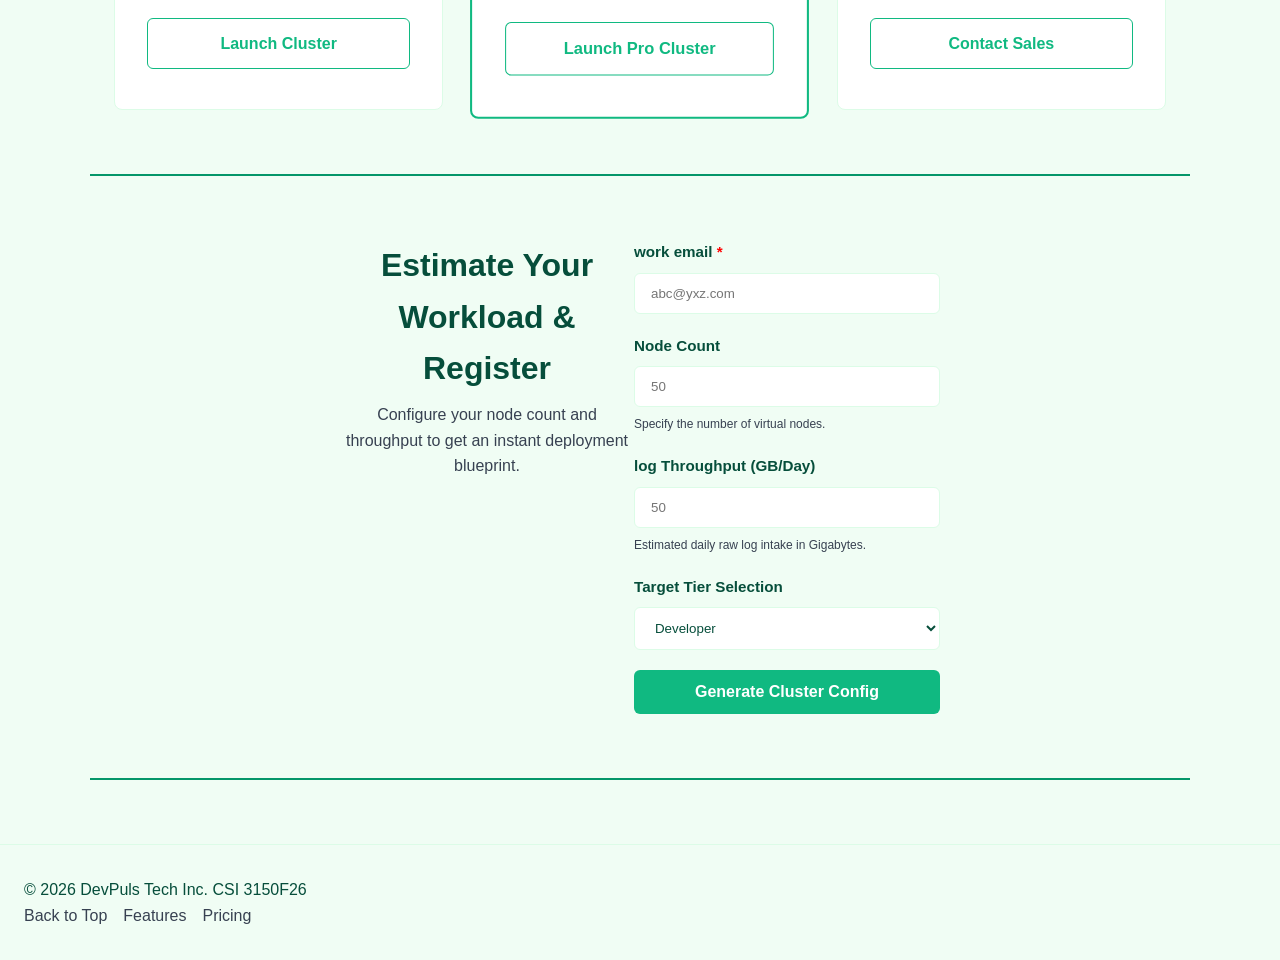
==== commit c07076db: "Outline READ.ME outlined README.md renamed BTN Deploy free Cluster" ====
--- a/Index.html
+++ b/Index.html
@@ -18,7 +18,7 @@
                 <a href="#pricing" class="nav-link">Tiers</a>
                 <a href="#register" class="nav-link">workload</a>
                 <!-- Call To Action-->
-                <a href="#register" class="btn btn-sm btn-primary">Get Started</a>
+                <a href="#register" class="btn btn-sm btn-primary">Deploy Free Cluster</a>
             </nav>
         </header>
 
